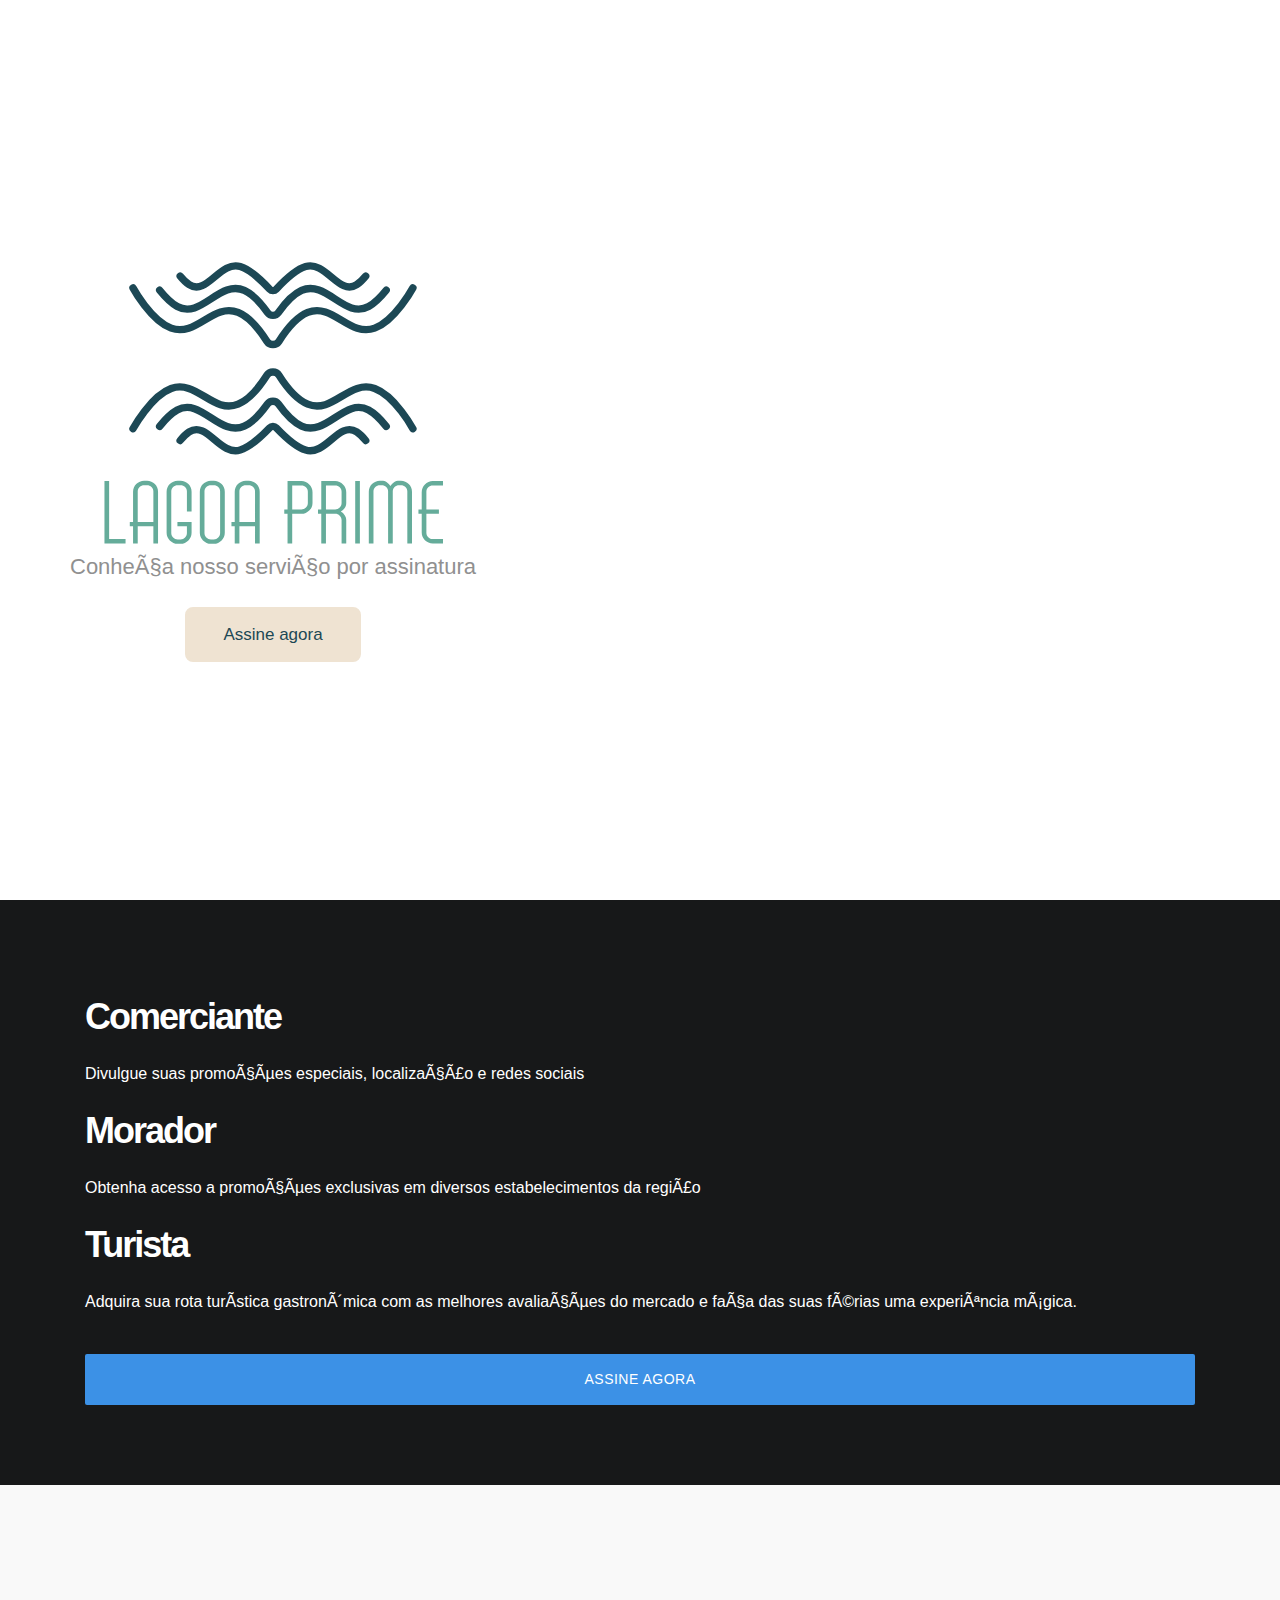
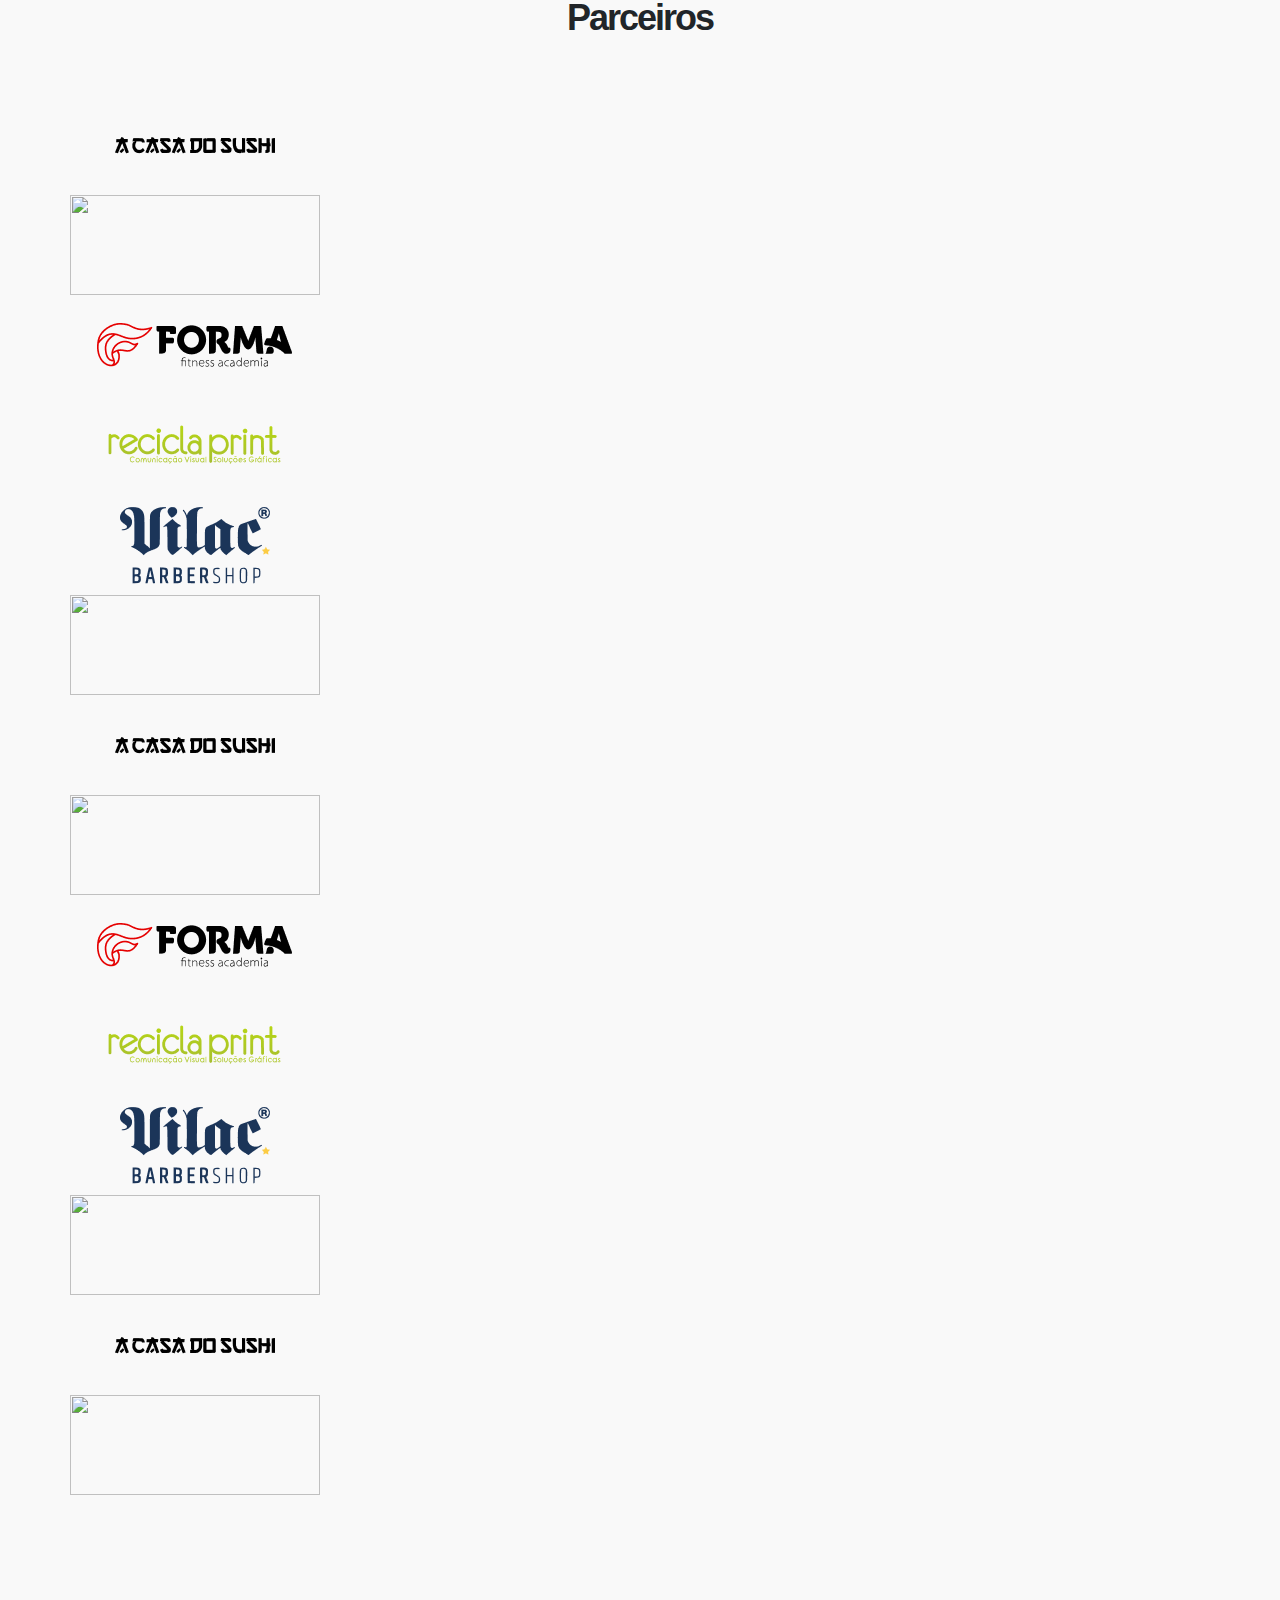
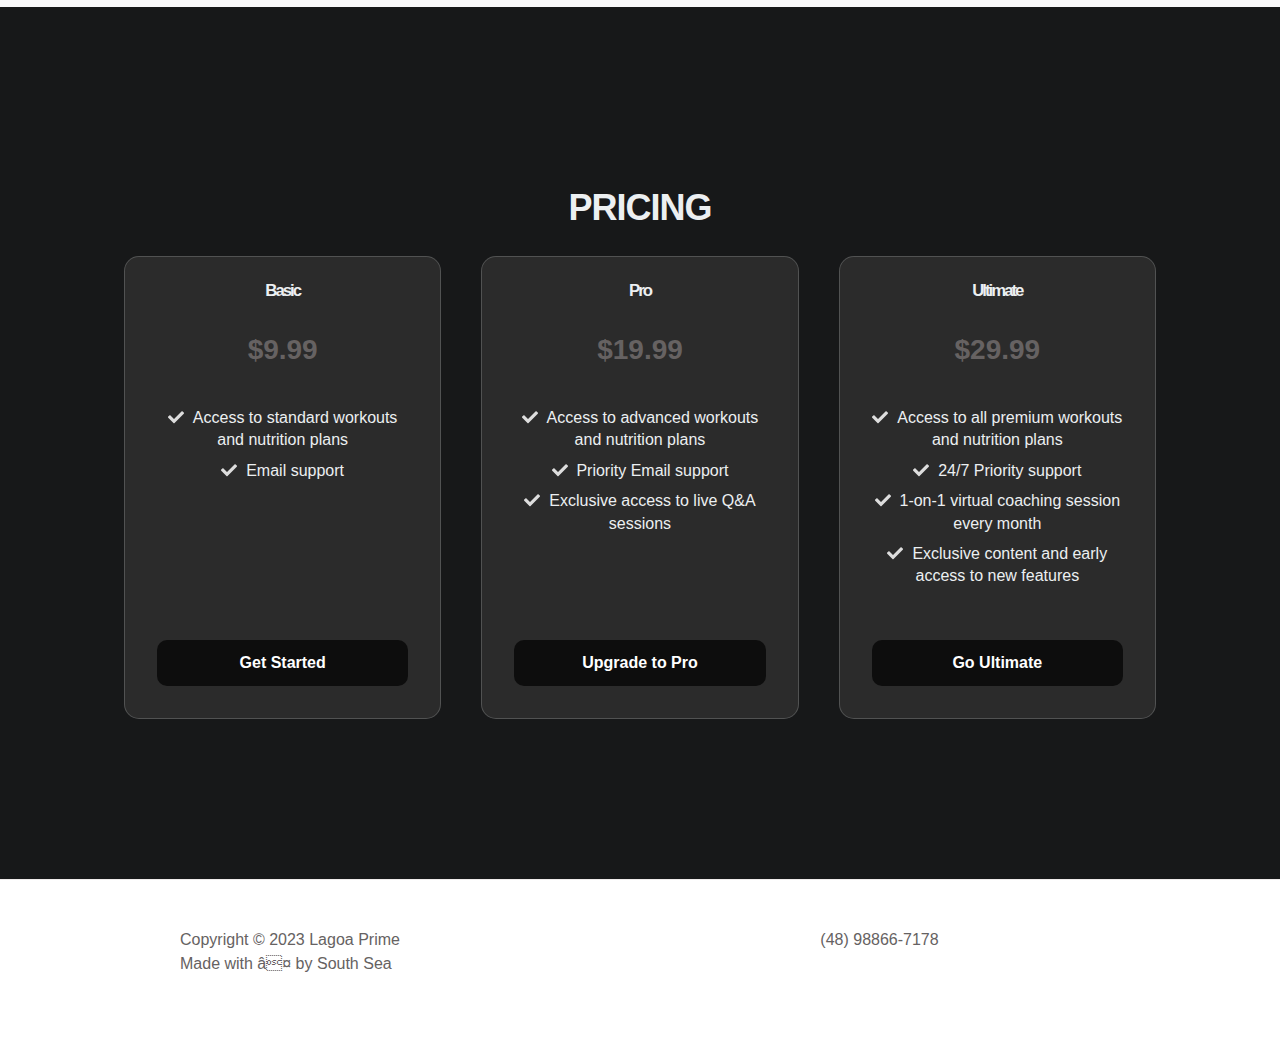
==== index.html @ eac223e9 "att" ====
<!DOCTYPE html>
<html lang="en">
<head>
    <link rel="icon" type="image/x-icon" href="/images/logokihap.png">
    <!-- Google Tag Manager -->
<script>(function(w,d,s,l,i){w[l]=w[l]||[];w[l].push({'gtm.start':
    new Date().getTime(),event:'gtm.js'});var f=d.getElementsByTagName(s)[0],
    j=d.createElement(s),dl=l!='dataLayer'?'&l='+l:'';j.async=true;j.src=
    'https://www.googletagmanager.com/gtm.js?id='+i+dl;f.parentNode.insertBefore(j,f);
    })(window,document,'script','dataLayer','GTM-N2CTZ99');</script>
    <!-- End Google Tag Manager -->
    
    <!-- Além disso, cole esse código imediatamente após a tag de abertura -->
    
    <!-- Google Tag Manager (noscript) -->
    <noscript><iframe src="https://www.googletagmanager.com/ns.html?id=GTM-N2CTZ99"
    height="0" width="0" style="display:none;visibility:hidden"></iframe></noscript>
    <!-- End Google Tag Manager (noscript) -->
    <!-- Google tag (gtag.js) -->
<script async src="https://www.googletagmanager.com/gtag/js?id=G-SDM3F9HMDG"></script>
<script>
  window.dataLayer = window.dataLayer || [];
  function gtag(){dataLayer.push(arguments);}
  gtag('js', new Date());

  gtag('config', 'G-SDM3F9HMDG');
</script>
    
<link rel="icon" type="image/x-icon" href="/arquivos/logo-light.svg">
     <title>Lagoa Prime</title>

     <meta charset="UTF-8">
     <meta http-equiv="X-UA-Compatible" content="IE=Edge">
     <meta name="description" content="">
     <meta name="keywords" content="">
     <meta name="author" content="">
     <meta name="viewport" content="width=device-width, initial-scale=1, maximum-scale=1">

     <link rel="stylesheet" href="css/bootstrap.min.css">
     <link rel="stylesheet" href="css/font-awesome.min.css">
     <link rel="stylesheet" href="css/aos.css">

     <!-- MAIN CSS -->
     <link rel="stylesheet" href="css/tooplate-gymso-style.css">
<!--
Tooplate 2119 Gymso Fitness
https://www.tooplate.com/view/2119-gymso-fitness
-->
</head>
<body data-spy="scroll" data-target="#navbarNav" data-offset="50">
    <link rel="icon" type="image/x-icon" href="/arquivos/logo-light.svg">
    <!-- MENU BAR -->
    <!-- <nav class="navbar navbar-expand-lg fixed-top">
        <div class="container">

            <img src="/images/logotop.png" alt="logo" width="70" height="45">
            <a class="navbar-brand" href="index.html" > &nbsp; TOP Martial Arts</a>

            <button class="navbar-toggler" type="button" data-toggle="collapse" data-target="#navbarNav" aria-controls="navbarNav" aria-expanded="false"
                aria-label="Toggle navigation">
                <span class="navbar-toggler-icon"></span>
            </button>

            <div class="collapse navbar-collapse" id="navbarNav">
                <ul class="navbar-nav ml-lg-auto">
                    <li class="nav-item">
                        <a href="#home" class="nav-link smoothScroll">Home</a>
                    </li>

                    <li class="nav-item">
                        <a href="/calendario.html" class="nav-link smoothScroll">Calendário</a>
                    </li>

                    <li class="nav-item">
                        <a href="#class" class="nav-link smoothScroll">Classes</a>
                    </li>

                    <li class="nav-item">
                        <a href="#schedule" class="nav-link smoothScroll">Horários</a>
                    </li>
                    <li class="nav-item">
                        <a href="/filosofia.html" class="nav-link smoothScroll">Filosofia</a>
                    </li>

                    <li class="nav-item">
                        <a href="https://wa.me/554896532619" class="nav-link smoothScroll">Contato</a>
                    </li>
                   
                </ul>

                <ul class="social-icon ml-lg-3">
                    <li><a href="https://fb.com/tooplate" class="fa fa-facebook"></a></li>
                    <li><a href="#" class="fa fa-twitter"></a></li>
                    <li><a href="https://www.instagram.com/topmartialarts/" class="fa fa-instagram"></a></li>
                </ul>
            </div>

        </div>
    </nav> -->


     <!-- HERO -->
     <section class="hero d-flex flex-column justify-content-center align-items-center" id="home">

            <!-- <div class="bg-overlay"></div> -->

               <div class="container">
                    <div class="row">

                         <!-- <div class="col-lg-8 col-md-10 mx-auto col-12"> -->
                              <div class="hero-text mt-5 text-center">

                                    <!-- <h6 data-aos="fade-up" data-aos-delay="300">교우에</h6> -->
                                  
                                   
                                    <!-- <img src="/arquivos/logo-light.svg" style="width: 150px;" alt=""> -->
                                    <img data-aos="fade-up" data-aos-delay="500" style="width: 350px;" src="/arquivos/Group 5.svg" alt="">

                                    <!-- <h1 class="text-black" data-aos="fade-up" data-aos-delay="500">Lagoa Prime</h1> -->

                                    <h6 class="text-black" data-aos="fade-up" data-aos-delay="500">Conheça nosso serviço por assinatura 
                                        </h6>
<br>
                                        <!-- <h9 class="text-white" data-aos="fade-up" data-aos-delay="500">crianças, adolescentes e adultos</h9> -->
                                        <button style="color: white;"><a style="color: #1C4855;" href="/cadastro.html">Assine agora</a>
                                            <div class="star-1">
                                              <svg xmlns:xlink="http://www.w3.org/1999/xlink" viewBox="0 0 784.11 815.53" style="shape-rendering:geometricPrecision; text-rendering:geometricPrecision; image-rendering:optimizeQuality; fill-rule:evenodd; clip-rule:evenodd" version="1.1" xml:space="preserve" xmlns="http://www.w3.org/2000/svg"><defs></defs><g id="Layer_x0020_1"><metadata id="CorelCorpID_0Corel-Layer"></metadata><path d="M392.05 0c-20.9,210.08 -184.06,378.41 -392.05,407.78 207.96,29.37 371.12,197.68 392.05,407.74 20.93,-210.06 184.09,-378.37 392.05,-407.74 -207.98,-29.38 -371.16,-197.69 -392.06,-407.78z" class="fil0"></path></g></svg>
                                            </div>
                                            <div class="star-2">
                                              <svg xmlns:xlink="http://www.w3.org/1999/xlink" viewBox="0 0 784.11 815.53" style="shape-rendering:geometricPrecision; text-rendering:geometricPrecision; image-rendering:optimizeQuality; fill-rule:evenodd; clip-rule:evenodd" version="1.1" xml:space="preserve" xmlns="http://www.w3.org/2000/svg"><defs></defs><g id="Layer_x0020_1"><metadata id="CorelCorpID_0Corel-Layer"></metadata><path d="M392.05 0c-20.9,210.08 -184.06,378.41 -392.05,407.78 207.96,29.37 371.12,197.68 392.05,407.74 20.93,-210.06 184.09,-378.37 392.05,-407.74 -207.98,-29.38 -371.16,-197.69 -392.06,-407.78z" class="fil0"></path></g></svg>
                                            </div>
                                            <div class="star-3">
                                              <svg xmlns:xlink="http://www.w3.org/1999/xlink" viewBox="0 0 784.11 815.53" style="shape-rendering:geometricPrecision; text-rendering:geometricPrecision; image-rendering:optimizeQuality; fill-rule:evenodd; clip-rule:evenodd" version="1.1" xml:space="preserve" xmlns="http://www.w3.org/2000/svg"><defs></defs><g id="Layer_x0020_1"><metadata id="CorelCorpID_0Corel-Layer"></metadata><path d="M392.05 0c-20.9,210.08 -184.06,378.41 -392.05,407.78 207.96,29.37 371.12,197.68 392.05,407.74 20.93,-210.06 184.09,-378.37 392.05,-407.74 -207.98,-29.38 -371.16,-197.69 -392.06,-407.78z" class="fil0"></path></g></svg>
                                            </div>
                                            <div class="star-4">
                                              <svg xmlns:xlink="http://www.w3.org/1999/xlink" viewBox="0 0 784.11 815.53" style="shape-rendering:geometricPrecision; text-rendering:geometricPrecision; image-rendering:optimizeQuality; fill-rule:evenodd; clip-rule:evenodd" version="1.1" xml:space="preserve" xmlns="http://www.w3.org/2000/svg"><defs></defs><g id="Layer_x0020_1"><metadata id="CorelCorpID_0Corel-Layer"></metadata><path d="M392.05 0c-20.9,210.08 -184.06,378.41 -392.05,407.78 207.96,29.37 371.12,197.68 392.05,407.74 20.93,-210.06 184.09,-378.37 392.05,-407.74 -207.98,-29.38 -371.16,-197.69 -392.06,-407.78z" class="fil0"></path></g></svg>
                                            </div>
                                            <div class="star-5">
                                              <svg xmlns:xlink="http://www.w3.org/1999/xlink" viewBox="0 0 784.11 815.53" style="shape-rendering:geometricPrecision; text-rendering:geometricPrecision; image-rendering:optimizeQuality; fill-rule:evenodd; clip-rule:evenodd" version="1.1" xml:space="preserve" xmlns="http://www.w3.org/2000/svg"><defs></defs><g id="Layer_x0020_1"><metadata id="CorelCorpID_0Corel-Layer"></metadata><path d="M392.05 0c-20.9,210.08 -184.06,378.41 -392.05,407.78 207.96,29.37 371.12,197.68 392.05,407.74 20.93,-210.06 184.09,-378.37 392.05,-407.74 -207.98,-29.38 -371.16,-197.69 -392.06,-407.78z" class="fil0"></path></g></svg>
                                            </div>
                                            <div class="star-6">
                                              <svg xmlns:xlink="http://www.w3.org/1999/xlink" viewBox="0 0 784.11 815.53" style="shape-rendering:geometricPrecision; text-rendering:geometricPrecision; image-rendering:optimizeQuality; fill-rule:evenodd; clip-rule:evenodd" version="1.1" xml:space="preserve" xmlns="http://www.w3.org/2000/svg"><defs></defs><g id="Layer_x0020_1"><metadata id="CorelCorpID_0Corel-Layer"></metadata><path d="M392.05 0c-20.9,210.08 -184.06,378.41 -392.05,407.78 207.96,29.37 371.12,197.68 392.05,407.74 20.93,-210.06 184.09,-378.37 392.05,-407.74 -207.98,-29.38 -371.16,-197.69 -392.06,-407.78z" class="fil0"></path></g></svg>
                                            </div>
                                          </button>
                                        
                                        <!-- <a href="https://wa.me/554888667178" class="btn custom-btn bg-color mt-3" data-aos="fade-up" data-aos-delay="300" data-toggle="modal" >ASSINE AGORA</a> -->
                                        <!-- <a href="/intensivo.html" class="btn custom-btn bordered mt-3" data-aos="fade-up" data-aos-delay="700">Intensivo de verão</a> -->
                                        <br>
                                        <br>
                                     
                                        <!-- <p class="text-white" data-aos="fade-up" data-aos-delay="200">Faça o plano de experiência e ganhe a taxa de matrícula e uniforme grátis</p> -->
                              </div>
                         </div>

                    </div>
               </div>
     </section>


     <section class="feature" id="feature">
        <div class="container">
            <div class="row">

                <div class="d-flex flex-column justify-content-center     col-12">
                    <h2 class="mb-3 text-white" data-aos="fade-up"></h2>

                    <h2 class="mb-4 text-white" data-aos="fade-up" data-aos-delay="500">Comerciante</h2>

                    <strong class="mb-4 text-white" data-aos="fade-up" data-aos-delay="200">
                        
                        <a>Divulgue suas promoções especiais, localização e redes sociais</a>
                        
                    </strong>
                    <h2 class="mb-4 text-white" data-aos="fade-up" data-aos-delay="500">Morador</h2>

                    <strong class="mb-4 text-white" data-aos="fade-up" data-aos-delay="200">
                        
                        <a>Obtenha acesso a promoções exclusivas em diversos estabelecimentos da região</a>
                        
                    </strong>
                    <h2 class="mb-4 text-white" data-aos="fade-up" data-aos-delay="500">Turista</h2>

                    <strong class="mb-4 text-white" data-aos="fade-up" data-aos-delay="200">
                        
                        <a>Adquira sua rota turística gastronômica com as melhores avaliações do mercado e faça das suas férias uma experiência mágica.</a>
                        
                    </strong>

                    <a href="https://wa.me/554888667178" class="btn custom-btn bg-color mt-3" data-aos="fade-up" data-aos-delay="300" data-toggle="modal" >ASSINE AGORA</a>
                </div>

                <!-- <div class="mr-lg-auto mt-3 col-lg-4 col-md-6 col-12">
                     <div class="about-working-hours">
                          <div>

                                <img style="height: auto; max-width: 300px ;" src="/arquivos/features-illustration-dark.svg" alt="">
                               </div>
                          </div>
                     </div>
                </div>

            </div> -->
        </div>
    </section>


     <!-- ABOUT -->
     <section class="about section" id="about">
        <div class="col-lg-12 col-12 text-center">
                    
            <h2 class="text-black" data-aos="fade-up" data-aos-delay="200">Parceiros</h2>
           
         </div>
         <br>
         <br>
               <div class="container">
                    <div class="row">
<link rel="stylesheet" href="/css/slider.css">

                        <div class="slider">
                            <div class="slide-track">
                                <div class="slide">
                                    <img src="/arquivos/parceiros/a casa do sushi.png" height="100" width="250" alt="" />
                                </div>
                                <div class="slide">
                                    <img src="/arquivos/parceiros/feitiço.png" height="100" width="250" alt="" />
                                </div>
                                <div class="slide">
                                    <img src="/arquivos/parceiros/forma.png" height="100" width="250" alt="" />
                                </div>
                                <div class="slide">
                                    <img src="/arquivos/parceiros/recicla print.png" height="100" width="250" alt="" />
                                </div>
                                <div class="slide">
                                    <img src="/arquivos/parceiros/vilac.png" height="100" width="250" alt="" />
                                </div>
                                <div class="slide">
                                    <img src="/arquivos/parceiros/X conceição.png" height="100" width="250" alt="" />
                                </div>
                                <div class="slide">
                                    <img src="/arquivos/parceiros/a casa do sushi.png" height="100" width="250" alt="" />
                                </div>
                                <div class="slide">
                                    <img src="/arquivos/parceiros/feitiço.png" height="100" width="250" alt="" />
                                </div>
                                <div class="slide">
                                    <img src="/arquivos/parceiros/forma.png" height="100" width="250" alt="" />
                                </div>
                                <div class="slide">
                                    <img src="/arquivos/parceiros/recicla print.png" height="100" width="250" alt="" />
                                </div>
                                <div class="slide">
                                    <img src="/arquivos/parceiros/vilac.png" height="100" width="250" alt="" />
                                </div>
                                <div class="slide">
                                    <img src="/arquivos/parceiros/X conceição.png" height="100" width="250" alt="" />
                                </div>
                                <div class="slide">
                                    <img src="/arquivos/parceiros/a casa do sushi.png" height="100" width="250" alt="" />
                                </div>
                                <div class="slide">
                                    <img src="/arquivos/parceiros/feitiço.png" height="100" width="250" alt="" />
                                </div>
                            </div>
                        </div>

                    </div>
               </div>
     </section>


     <!-- CLASS -->
     


     <!-- SCHEDULE -->
     <section class="schedule section" id="schedule">
               <div class="container">

                <div class="col-lg-12 col-12 text-center">
                    
                    <!-- <h2 class="text-white" data-aos="fade-up" data-aos-delay="200">Faça parte e adquira</h2>

                    <h6 class="mb-6 text-white" data-aos="fade-up" data-aos-delay="200">
                        
                        <a>Preencha seus dados para ingressar no maior clube de vantagens da Lagoa da Conceição e delicie-se desse pequeno espaço na Ilha da Magia</a>
                        
                    </h9>
                    <br>
                    <a href="https://wa.me/554888667178" class="btn custom-btn bg-color mt-3" data-aos="fade-up" data-aos-delay="300" data-toggle="modal" >ASSINE AGORA</a>
                    -->


<main class="main flow">
                    
                        
                        <h1 class="main__heading">Pricing</h1>
                        <div class="main__cards cards">
                          <div class="cards__inner">
                            <div class="cards__card card">
                              <h2 class="card__heading">Basic</h2>
                              <p class="card__price">$9.99</p>
                              <ul role="list" class="card__bullets flow">
                                <li>Access to standard workouts and nutrition plans</li>
                                <li>Email support</li>
                              </ul>
                              <a href="#basic" class="card__cta cta">Get Started</a>
                            </div>
                      
                            <div class="cards__card card">
                              <h2 class="card__heading">Pro</h2>
                              <p class="card__price">$19.99</p>
                              <ul role="list" class="card__bullets flow">
                                <li>Access to advanced workouts and nutrition plans</li>
                                <li>Priority Email support</li>
                                <li>Exclusive access to live Q&A sessions</li>
                              </ul>
                              <a href="#pro" class="card__cta cta">Upgrade to Pro</a>
                            </div>
                      
                            <div class="cards__card card">
                              <h2 class="card__heading">Ultimate</h2>
                              <p class="card__price">$29.99</p>
                              <ul role="list" class="card__bullets flow">
                                <li>Access to all premium workouts and nutrition plans</li>
                                <li>24/7 Priority support</li>
                                <li>1-on-1 virtual coaching session every month</li>
                                <li>Exclusive content and early access to new features</li>
                              </ul>
                              <a href="#ultimate" class="card__cta cta">Go Ultimate</a>
                            </div>
                          </div>
                          
                          <div class="overlay cards__inner"></div>
                        </div>
                        <script src="js/modal.js"></script>
                      </main>
                 </div>
                

               
     </section>
     


     <!-- CONTACT -->
     

     


     <!-- FOOTER -->
     <footer class="site-footer">
          <div class="container">
               <div class="row">

                    <div class="ml-auto col-lg-4 col-md-5">
                        <p class="copyright-text">Copyright &copy; 2023 Lagoa Prime
                        
                        <br>Made with ❤ by <a href="https://southsea.com.br">South Sea</a></p>
                        <!-- <a href="https://www.metrifiquese.com/login" class="btn custom-btn bg-color mt-3">Área do aluno</a> -->
                    </div>

                    <div class="d-flex justify-content-center mx-auto col-lg-5 col-md-7 col-12">
                        <!-- <p class="mr-4">
                            <i class="fa fa-envelope-o mr-1"></i>
                            <a href="#">.martial@gmail.com</a>
                        </p> -->

                        <p><i class="fa fa-phone mr-1"></i>(48) 98866-7178</p>
                        <!-- <a href="https://wa.me/554896532619" class="btn custom-btn bg-color mt-3">Área do aluno</a> -->
                    </div>
                    <!-- <a href="https://wa.me/554896532619" class="btn custom-btn bg-color mt-3">Área do aluno</a> -->
               </div>
               
          </div>
          
     </footer>

    <!-- Modal -->
    <div class="modal fade" id="membershipForm" tabindex="-1" role="dialog" aria-labelledby="membershipFormLabel" aria-hidden="true">
      <div class="modal-dialog" role="document">

        <div class="modal-content">
          <div class="modal-header">

            <h2 class="modal-title" id="membershipFormLabel">Inicie hoje seu treino</h2>

            <button type="button" class="close" data-dismiss="modal" aria-label="Close">
              <span aria-hidden="true">&times;</span>
            </button>
          </div>

          <div class="modal-body">
            <form class="membership-form webform" role="form">
                <input type="text" class="form-control" name="cf-name" placeholder="Nome completo">

                <input type="email" class="form-control" name="cf-email" placeholder="seuemail@email.com">

                <input type="tel" class="form-control" name="cf-phone" placeholder="(48) 99999-9999" required>

                <textarea class="form-control" rows="3" name="cf-message" placeholder="Observações"></textarea>

                <button type="submit" class="form-control" id="submit-button" name="submit">Enviar</button>

                <div class="custom-control custom-checkbox">
                    <input type="checkbox" class="custom-control-input" id="signup-agree">
                    <label class="custom-control-label text-small text-muted" for="signup-agree">Eu concordo com os <a href="#">Termos &amp; Condições</a>
                    </label>
                </div>
            </form>
          </div>

          <div class="modal-footer"></div>

        </div>
      </div>
    </div>
    <a target="_blank" href="https://wa.me/554888667178" class="whatsapp-button"><svg xmlns="http://www.w3.org/2000/svg" height="1em" viewBox="0 0 448 512"><!--! Font Awesome Free 6.4.2 by @fontawesome - https://fontawesome.com License - https://fontawesome.com/license (Commercial License) Copyright 2023 Fonticons, Inc. --><style>svg{fill:#ffffff}</style><path d="M380.9 97.1C339 55.1 283.2 32 223.9 32c-122.4 0-222 99.6-222 222 0 39.1 10.2 77.3 29.6 111L0 480l117.7-30.9c32.4 17.7 68.9 27 106.1 27h.1c122.3 0 224.1-99.6 224.1-222 0-59.3-25.2-115-67.1-157zm-157 341.6c-33.2 0-65.7-8.9-94-25.7l-6.7-4-69.8 18.3L72 359.2l-4.4-7c-18.5-29.4-28.2-63.3-28.2-98.2 0-101.7 82.8-184.5 184.6-184.5 49.3 0 95.6 19.2 130.4 54.1 34.8 34.9 56.2 81.2 56.1 130.5 0 101.8-84.9 184.6-186.6 184.6zm101.2-138.2c-5.5-2.8-32.8-16.2-37.9-18-5.1-1.9-8.8-2.8-12.5 2.8-3.7 5.6-14.3 18-17.6 21.8-3.2 3.7-6.5 4.2-12 1.4-32.6-16.3-54-29.1-75.5-66-5.7-9.8 5.7-9.1 16.3-30.3 1.8-3.7.9-6.9-.5-9.7-1.4-2.8-12.5-30.1-17.1-41.2-4.5-10.8-9.1-9.3-12.5-9.5-3.2-.2-6.9-.2-10.6-.2-3.7 0-9.7 1.4-14.8 6.9-5.1 5.6-19.4 19-19.4 46.3 0 27.3 19.9 53.7 22.6 57.4 2.8 3.7 39.1 59.7 94.8 83.8 35.2 15.2 49 16.5 66.6 13.9 10.7-1.6 32.8-13.4 37.4-26.4 4.6-13 4.6-24.1 3.2-26.4-1.3-2.5-5-3.9-10.5-6.6z"/></svg></svg></a>

     <!-- SCRIPTS -->
     <script src="js/jquery.min.js"></script>
     <script src="js/bootstrap.min.js"></script>
     <script src="js/aos.js"></script>
     <script src="js/smoothscroll.js"></script>
     <script src="js/custom.js"></script>
     <script src="js/modal.js"></script>
     <link rel="stylesheet" href="/css/whatsapp.css">

</body>
</html>
---- css/tooplate-gymso-style.css ----
/*

Tooplate 2119 Gymso Fitness

https://www.tooplate.com/view/2119-gymso-fitness

*/

@font-face {
  font-family: "Plain";
  src: url("../fonts/Plain-Regular.woff2") format("woff2"),
    url("../fonts/Plain-Regular.woff") format("woff");
  font-weight: normal;
  font-style: normal;
}

@font-face {
  font-family: "Plain";
  src: url("../fonts/Plain-Light.woff2") format("woff2"),
    url("../fonts/Plain-Light.woff") format("woff");
  font-weight: 300;
  font-style: normal;
}

@font-face {
  font-family: "Plain";
  src: url("../fonts/Plain-Bold.woff2") format("woff2"),
    url("../fonts/Plain-Bold.woff") format("woff");
  font-weight: bold;
  font-style: normal;
}

:root {
  --primary-color: #3c91e6;
  /* --primary-color: #f13a11; */
  --white-color: #ffffff;
  /* --white-color: #65ac9a; */
  --dark-color: #171819;
  --about-bg-color: #f9f9f9;

  --gray-color: #909090;
  --link-color: #404040;
  --p-color: #666262;

  --base-font-family: "Plain", sans-serif;
  --font-weight-bold: bold;
  --font-weight-normal: normal;
  --font-weight-light: 300;
  --font-weight-thin: 100;

  --h1-font-size: 48px;
  --h2-font-size: 36px;
  --h3-font-size: 28px;
  --h4-font-size: 24px;
  --h5-font-size: 22px;
  --h6-font-size: 22px;
  --p-font-size: 18px;
  --base-font-size: 16px;
  --menu-font-size: 14px;

  --border-radius-large: 100%;
  --border-radius-small: 2px;
}

body {
  background: var(--white-color);
  font-family: var(--base-font-family);
}

/*---------------------------------------
     TYPOGRAPHY              
  -----------------------------------------*/

h1,
h2,
h3,
h4,
h5,
h6 {
  font-weight: var(--font-weight-thin);
  line-height: normal;
}

h1 {
  font-size: var(--h1-font-size);
  font-weight: var(--font-weight-bold);
  letter-spacing: -1px;
  text-transform: uppercase;
  margin: 20px 0;
}

h2 {
  font-size: var(--h2-font-size);
  font-weight: var(--font-weight-bold);
  letter-spacing: -2px;
}

h3 {
  font-size: var(--h3-font-size);
  font-weight: var(--font-weight-bold);
  letter-spacing: -1px;
  margin: 0;
}

h4 {
  font-size: var(--h4-font-size);
}

h5 {
  font-size: var(--h5-font-size);
}

h6 {
  color: var(--gray-color);
  font-size: var(--h6-font-size);
  line-height: inherit;
  margin: 0;
}

h9 {
  color: var(--gray-color);
  font-size: var(--h9-font-size);
  line-height: inherit;
  margin: 0;
}

p {
  color: var(--p-color);
  font-size: var(--p-font-size);
  font-weight: var(--font-weight-light);
  line-height: 1.5em;
}

b,
strong {
  font-weight: var(--font-weight-bold);
  letter-spacing: 0;
}

.section {
  padding: 7rem 0;
}

/* BUTTON */

.custom-btn {
  background: transparent;
  border-radius: var(--border-radius-small);
  padding: 14px 24px;
  color: var(--white-color);
  font-size: var(--menu-font-size);
  font-weight: var(--font-weight-normal);
  text-transform: uppercase;
  letter-spacing: 0.5px;
  white-space: nowrap;
  transition: all 0.3s ease;
}

.custom-btn:hover {
  color: #65ac9a;
}

.custom-btn:focus {
  box-shadow: none;
}

.custom-btn.bordered:hover,
.custom-btn.bordered:focus,
.custom-btn.bg-color:hover,
.custom-btn.bg-color:focus {
  background: #65ac9a;
  border-color: transparent;
  color: white;
}

.bordered {
  border: 1px solid var(--primary-color);
  color: var(--primary-color);
}

.bg-color {
  background: var(--primary-color);
  color: var(--white-color);
}

/*---------------------------------------
     GENERAL               
  -----------------------------------------*/

* {
  -webkit-box-sizing: border-box;
  -moz-box-sizing: border-box;
  box-sizing: border-box;
}

*::before,
*::after {
  -webkit-box-sizing: border-box;
  -moz-box-sizing: border-box;
  box-sizing: border-box;
}

a {
  color: var(--link-color);
  font-weight: normal;
  text-decoration: none;
  transition: all 0.3s ease;
}

a:hover,
a:active,
a:focus {
  color: var(--primary-color);
  outline: none;
  text-decoration: none;
}

/* BG OVERLAY */

.bg-overlay {
  background-color: white;
  position: absolute;
  top: 0;
  right: 0;
  bottom: 0;
  left: 0;
  width: 100%;
  height: 100%;
  opacity: 0.85;
}

/*---------------------------------------
     MODAL              
  -----------------------------------------*/

.modal-content {
  padding: 2rem 3rem;
}

.modal-header,
.modal-body,
.modal-footer {
  border: 0;
  padding: 0;
}

.membership-form a {
  color: var(--primary-color);
}

/*---------------------------------------
    FEATURE          
  -----------------------------------------*/

.feature {
  background: var(--dark-color);
  /* background: #80735e; */
  padding: 5rem 0;
}

/*---------------------------------------
     MENU             
  -----------------------------------------*/

.navbar {
  background: var(--dark-color);
  padding: 1rem;
}

.navbar-expand-lg .navbar-nav .nav-link {
  padding-right: 1.5rem;
  padding-left: 1.5rem;
}

.navbar-brand {
  color: var(--white-color);
  font-size: var(--h3-font-size);
  font-weight: var(--font-weight-bold);
  line-height: normal;
  padding-top: 0;
}

.nav-item .nav-link {
  display: block;
  color: var(--white-color);
  font-size: var(--menu-font-size);
  font-weight: var(--font-weight-normal);
  text-transform: uppercase;
  padding: 2px 6px;
}

.nav-item .nav-link.active,
.nav-item .nav-link:hover {
  color: var(--primary-color);
}

.navbar .social-icon li a {
  color: var(--white-color);
}

.navbar-toggler {
  border: 0;
  padding: 0;
  cursor: pointer;
  margin: 0 10px 0 0;
  width: 30px;
  height: 35px;
  outline: none;
}

.navbar-toggler:focus {
  outline: none;
}

.navbar-toggler[aria-expanded="true"] .navbar-toggler-icon {
  background: transparent;
}

.navbar-toggler[aria-expanded="true"] .navbar-toggler-icon::before,
.navbar-toggler[aria-expanded="true"] .navbar-toggler-icon::after {
  transition: top 300ms 50ms ease, -webkit-transform 300ms 350ms ease;
  transition: top 300ms 50ms ease, transform 300ms 350ms ease;
  transition: top 300ms 50ms ease, transform 300ms 350ms ease,
    -webkit-transform 300ms 350ms ease;
  top: 0;
}

.navbar-toggler[aria-expanded="true"] .navbar-toggler-icon::before {
  transform: rotate(45deg);
}

.navbar-toggler[aria-expanded="true"] .navbar-toggler-icon::after {
  transform: rotate(-45deg);
}

.navbar-toggler .navbar-toggler-icon {
  background: var(--primary-color);
  transition: background 10ms 300ms ease;
  display: block;
  width: 30px;
  height: 2px;
  position: relative;
}

.navbar-toggler .navbar-toggler-icon::before,
.navbar-toggler .navbar-toggler-icon::after {
  transition: top 300ms 350ms ease, -webkit-transform 300ms 50ms ease;
  transition: top 300ms 350ms ease, transform 300ms 50ms ease;
  transition: top 300ms 350ms ease, transform 300ms 50ms ease,
    -webkit-transform 300ms 50ms ease;
  position: absolute;
  right: 0;
  left: 0;
  background: var(--primary-color);
  width: 30px;
  height: 2px;
  content: "";
}

.navbar-toggler .navbar-toggler-icon::before {
  top: -8px;
}

.navbar-toggler .navbar-toggler-icon::after {
  top: 8px;
}

/*---------------------------------------
     HERO              
  -----------------------------------------*/

.hero {
  background-image: url("/arquivos/fundo.svg");
  background-size: 700px;
  background-position: right;
  background-repeat: no-repeat;
  vertical-align: middle;
  min-height: 100vh;
  position: relative;
}

/*---------------------------------------
     CLASS               
  -----------------------------------------*/

.class-info {
  background: var(--white-color);
  box-shadow: 6px 0 38px rgba(20, 20, 20, 0.1);
  border-radius: 0 0 2px 2px;
  padding: 1rem 2rem;
  position: relative;
}

.class-info img {
  border-radius: 2px 2px 0 0;
}

.class-info strong {
  color: var(--gray-color);
}

.class-price {
  background: var(--primary-color);
  border-radius: var(--border-radius-large);
  color: var(--white-color);
  font-weight: var(--font-weight-bold);
  display: block;
  position: absolute;
  top: 2rem;
  right: 2rem;
  width: 3.5rem;
  height: 3.5rem;
  line-height: 3.5rem;
  text-align: center;
}

/*---------------------------------------
     SCHEDULE             
  -----------------------------------------*/

.schedule {
  background: var(--dark-color);
}

.schedule-table {
  display: table;
  border: 0;
  text-align: center;
}

.schedule-table strong,
.schedule-table span {
  display: block;
  text-align: center;
}

.schedule-table strong {
  color: var(--white-color);
}

.schedule-table span {
  color: var(--gray-color);
}

.schedule-table span,
.schedule-table small {
  font-size: var(--menu-font-size);
  text-transform: uppercase;
}

.schedule-table small {
  position: relative;
  top: 10px;
}

.table .thead-light th,
.schedule-table tr td:first-child {
  background: var(--primary-color);
  border: 1px solid #212122;
  color: var(--white-color);
}

.schedule-table .thead-light th {
  border-bottom: 0;
  text-transform: uppercase;
}

.table-bordered td,
.table-bordered th {
  border: 1px solid #212122;
}

.table-bordered td {
  padding-bottom: 22px;
}

.table td,
.table th {
  padding: 1rem;
}

/*---------------------------------------
      ABOUT & TEAM            
  -----------------------------------------*/

.about {
  background: var(--about-bg-color);
}

.about-working-hours {
  border-left: 2px solid;
  padding-left: 3.5rem;
}

.about-working-hours strong {
  color: var(--white-color);
  opacity: 0.85;
}

.team-thumb {
  position: relative;
}

.team-info {
  background: var(--white-color);
  border-radius: 0 0 2px 2px;
  box-shadow: 6px 0 38px rgba(20, 20, 20, 0.1);
  padding: 20px;
  position: relative;
}

.team-info span {
  font-weight: var(--font-weight-light);
  opacity: 0.85;
}

.team-info .social-icon {
  position: absolute;
  top: 10px;
  right: 20px;
}

.team-info .social-icon li {
  display: block;
}

/*---------------------------------------
     CONTACT              
  -----------------------------------------*/

.webform input,
button#submit-button {
  height: calc(2.25rem + 20px);
}

.form-control {
  border-radius: var(--border-radius-small);
  margin: 1.3rem 0;
}

.form-control:focus {
  box-shadow: none;
  border-color: var(--dark-color);
}

button#submit-button {
  background: var(--dark-color);
  border-color: transparent;
  color: var(--white-color);
  cursor: pointer;
  transition: all 0.3s ease;
}

button#submit-button:hover {
  background: var(--primary-color);
}

.contact h2 + p {
  max-width: 90%;
}

.google-map {
  border-top: 1px solid #efebeb;
  margin-top: 2.5rem;
  padding-top: 2.5rem;
}

.google-map iframe {
  width: 100%;
}

/*---------------------------------------
     FOOTER              
  -----------------------------------------*/

.site-footer {
  border-top: 1px solid #efebeb;
  padding: 3rem 0;
}

.site-footer a {
  color: var(--p-color);
  font-weight: var(--font-weight-light);
}

.site-footer p {
  font-size: var(--base-font-size);
}

.contact .fa,
.site-footer .fa {
  color: var(--primary-color);
}

/*---------------------------------------
     SOCIAL ICON              
  -----------------------------------------*/

.social-icon {
  position: relative;
  padding: 0;
  margin: 5px 0 0 0;
}

.social-icon li {
  display: inline-block;
  list-style: none;
}

.social-icon li a {
  text-decoration: none;
  display: inline-block;
  color: var(--p-color);
  font-size: var(--p-font-size);
  font-weight: var(--font-weight-bold);
  margin: 5px 10px;
  text-align: center;
}

.social-icon li a:hover {
  color: var(--primary-color);
}

/*---------------------------------------
     RESPONSIVE STYLES              
  -----------------------------------------*/

@media screen and (max-width: 992px) {
  .section {
    padding: 5rem 0;
  }

  .nav-item .nav-link {
    padding: 6px;
  }

  .navbar .social-icon {
    margin-top: 22px;
  }

  .navbar-collapse,
  .site-footer {
    text-align: center;
  }

  .schedule-table {
    display: block;
  }

  .modal-content {
    padding: 2rem;
  }
}

@media screen and (max-width: 767px) {
  h1 {
    font-size: 38px;
  }

  .about-working-hours {
    border-left: 0;
    padding: 22px 0 0 0;
  }

  .contact h2 span {
    display: block;
  }
}

/* VIDEO BGB */

#loading {
  display: block;
  position: absolute;
  top: 0;
  left: 0;
  z-index: 100;
  width: 100vw;
  height: 100vh;
  background-color: rgba(192, 192, 192, 0.5);
}

#bgvideo {
  position: fixed;
  right: 0;
  bottom: 0;
  width: 100%;
  min-height: 100%;
}
/* IMAGE RESPONSIVE */

.responsive {
  width: 100%;
  height: auto;
  max-width: 1000px;
}

/* TEXTO DE FUNDO VERDE */

textohero {
  background-color: rgb(46, 195, 51);
  color: gold;
  padding: 10px;
  font-family: Arial, Helvetica, sans-serif
}

/* buttonsubscribe */


.buttonsubscribe {
  cursor: pointer;
  position: relative;
  padding: 10px 24px;
  font-size: 18px;
  color: rgb(255, 255, 255);
  border: 2px solid rgb(255, 255, 255);
  border-radius: 34px;
  background-color: transparent;
  font-weight: 600;
  transition: all 0.3s cubic-bezier(0.23, 1, 0.320, 1);
  overflow: hidden;
}

.buttonsubscribe::before {
  content: '';
  position: absolute;
  inset: 0;
  margin: auto;
  width: 50px;
  height: 50px;
  border-radius: inherit;
  scale: 0;
  z-index: -1;
  background-color: rgb(255, 255, 255);
  transition: all 0.6s cubic-bezier(0.23, 1, 0.320, 1);
}

.buttonsubscribe:hover::before {
  scale: 3;
}

.buttonsubscribe:hover {
  color: #212121;
  scale: 1.1;
  box-shadow: 0 0px 20px rgba(193, 163, 98,0.4);
}

.buttonsubscribe:active {
  scale: 1;
}

/* BUTTON INTENSIVO */

.custom-btnitensivo {
  background: transparent;
  border-radius: var(--border-radius-small);
  padding: 14px 24px;
  color: white;
  font-size: var(--menu-font-size);
  font-weight: var(--font-weight-normal);
  text-transform: uppercase;
  letter-spacing: 0.5px;
  white-space: nowrap;
  transition: all 0.3s ease;
}

.custom-btnintensivo:hover {
  color: white;
}

.custom-btnintensivofocus {
  box-shadow: none;
}

.custom-btnintensivo.bordered:hover,
.custom-btnintensivo.bordered:focus,
.custom-btnintensivo.bg-color:hover,
.custom-btnintensivo.bg-color:focus {
  background: white;
  border-color: transparent;
  color: white;
}

.borderedintensivo {
  border: 1px solid white;
  color: white;
}

.bg-colorintensivo {
  background: black;
  color: white;
} 

/* PDF */

.embed-responsive {
  position: relative;
  display: block;
  height: 0;
  padding: 0;
  overflow: hidden;
}



/* NEW BUTTON */

button {
  position: relative;
  padding: 12px 35px;
  background: #EFE3D2;
  font-size: 17px;
  font-weight: 500;
  color: #181818;
  border: 3px solid #EFE3D2;
  border-radius: 8px;
  box-shadow: 0 0 0 #fec1958c;
  transition: all .3s ease-in-out;
}

.star-1 {
  position: absolute;
  top: 20%;
  left: 20%;
  width: 25px;
  height: auto;
  filter: drop-shadow(0 0 0 #ebd73f);
  z-index: -5;
  transition: all 1s cubic-bezier(0.05, 0.83, 0.43, 0.96);
}

.star-2 {
  position: absolute;
  top: 45%;
  left: 45%;
  width: 15px;
  height: auto;
  filter: drop-shadow(0 0 0 #f7e242);
  z-index: -5;
  transition: all 1s cubic-bezier(0, 0.4, 0, 1.01);
}

.star-3 {
  position: absolute;
  top: 40%;
  left: 40%;
  width: 5px;
  height: auto;
  filter: drop-shadow(0 0 0 #d8c84a);
  z-index: -5;
  transition: all 1s cubic-bezier(0, 0.4, 0, 1.01);
}

.star-4 {
  position: absolute;
  top: 20%;
  left: 40%;
  width: 8px;
  height: auto;
  filter: drop-shadow(0 0 0 #e3d35d);
  z-index: -5;
  transition: all .8s cubic-bezier(0, 0.4, 0, 1.01);
}

.star-5 {
  position: absolute;
  top: 25%;
  left: 45%;
  width: 15px;
  height: auto;
  filter: drop-shadow(0 0 0 #000000);
  z-index: -5;
  transition: all .6s cubic-bezier(0, 0.4, 0, 1.01);
}

.star-6 {
  position: absolute;
  top: 5%;
  left: 50%;
  width: 5px;
  height: auto;
  filter: drop-shadow(0 0 0 #fffdef);
  z-index: -5;
  transition: all .8s ease;
}

button:hover {
  background: transparent;
  color: #FEC195;
  box-shadow: 0 0 25px #fec1958c;
}

button:hover .star-1 {
  position: absolute;
  top: -80%;
  left: -30%;
  width: 25px;
  height: auto;
  filter: drop-shadow(0 0 10px #000000);
  z-index: 2;
}

button:hover .star-2 {
  position: absolute;
  top: -25%;
  left: 10%;
  width: 15px;
  height: auto;
  filter: drop-shadow(0 0 10px #fffdef);
  z-index: 2;
}

button:hover .star-3 {
  position: absolute;
  top: 55%;
  left: 25%;
  width: 5px;
  height: auto;
  filter: drop-shadow(0 0 10px #fffdef);
  z-index: 2;
}

button:hover .star-4 {
  position: absolute;
  top: 30%;
  left: 80%;
  width: 8px;
  height: auto;
  filter: drop-shadow(0 0 10px #fffdef);
  z-index: 2;
}

button:hover .star-5 {
  position: absolute;
  top: 25%;
  left: 115%;
  width: 15px;
  height: auto;
  filter: drop-shadow(0 0 10px #fffdef);
  z-index: 2;
}

button:hover .star-6 {
  position: absolute;
  top: 5%;
  left: 60%;
  width: 5px;
  height: auto;
  filter: drop-shadow(0 0 10px #fffdef);
  z-index: 2;
}

.fil0 {
  fill: #FFFDEF
}

/* PLANS */

@import url("https://fonts.googleapis.com/css2?family=League+Spartan:wght@400;500;600;700;800;900&display=swap");

*,
*::after,
*::before {
  box-sizing: border-box;
  margin: 0;
  padding: 0;
}



ul {
  list-style: none;
}

.main {
  max-width: 75rem;
  padding: 3em 1.5em;
}

.main__heading {
  font-weight: 600;
  font-size: 2.25em;
  margin-bottom: 0.75em;
  text-align: center;
  color: #eceff1;
}

.cards {
  position: relative;
}

.cards__inner {
  display: flex;
  flex-wrap: wrap;
  gap: 2.5em;
}

.card {
  --flow-space: 0.5em;
  --hsl: var(--hue), var(--saturation), var(--lightness);
  flex: 1 1 14rem;
  padding: 1.5em 2em;
  display: grid;
  grid-template-rows: auto auto auto 1fr;
  align-items: start;
  gap: 1.25em;
  color: #eceff1;
  background-color: #2b2b2b;
  border: 1px solid #eceff133;
  border-radius: 15px;
}

.card:nth-child(1) {
  --hue: 165;
  --saturation: 82.26%;
  --lightness: 51.37%;
}

.card:nth-child(2) {
  --hue: 291.34;
  --saturation: 95.9%;
  --lightness: 61.76%;
}

.card:nth-child(3) {
  --hue: 338.69;
  --saturation: 100%;
  --lightness: 48.04%;
}

.card__bullets {
  line-height: 1.4;
}

.card__bullets li::before {
  display: inline-block;
  content: url("data:image/svg+xml,%3Csvg xmlns='http://www.w3.org/2000/svg' viewBox='0 0 512 512' width='16' title='check' fill='%23dddddd'%3E%3Cpath d='M173.898 439.404l-166.4-166.4c-9.997-9.997-9.997-26.206 0-36.204l36.203-36.204c9.997-9.998 26.207-9.998 36.204 0L192 312.69 432.095 72.596c9.997-9.997 26.207-9.997 36.204 0l36.203 36.204c9.997 9.997 9.997 26.206 0 36.204l-294.4 294.401c-9.998 9.997-26.207 9.997-36.204-.001z' /%3E%3C/svg%3E");
  transform: translatey(0.25ch);
  margin-right: 1ch;
}

.card__heading {
  font-size: 1.05em;
  font-weight: 600;
}

.card__price {
  font-size: 1.75em;
  font-weight: 700;
}

.flow > * + * {
  margin-top: var(--flow-space, 1.25em);
}

.cta {
  display: block;
  align-self: end;
  margin: 1em 0 0.5em 0;
  text-align: center;
  text-decoration: none;
  color: #fff;
  background-color: #0d0d0d;
  padding: 0.7em;
  border-radius: 10px;
  font-size: 1rem;
  font-weight: 600;
}

.overlay {
  position: absolute;
  inset: 0;
  pointer-events: none;
  user-select: none;
  opacity: var(--opacity, 0);
  -webkit-mask: radial-gradient(
    25rem 25rem at var(--x) var(--y),
    #000 1%,
    transparent 50%
  );
  mask: radial-gradient(
    25rem 25rem at var(--x) var(--y),
    #000 1%,
    transparent 50%
  );
  transition: 400ms mask ease;
  will-change: mask;
}

.overlay .card {
  background-color: hsla(var(--hsl), 0.15);
  border-color: hsla(var(--hsl), 1);
  box-shadow: 0 0 0 1px inset hsl(var(--hsl));
}

.overlay .cta {
  display: block;
  grid-row: -1;
  width: 100%;
  background-color: hsl(var(--hsl));
  box-shadow: 0 0 0 1px hsl(var(--hsl));
}

:not(.overlay) > .card {
  transition: 400ms background ease;
  will-change: background;
}

:not(.overlay) > .card:hover {
  --lightness: 95%;
  background: hsla(var(--hsl), 0.1);
}
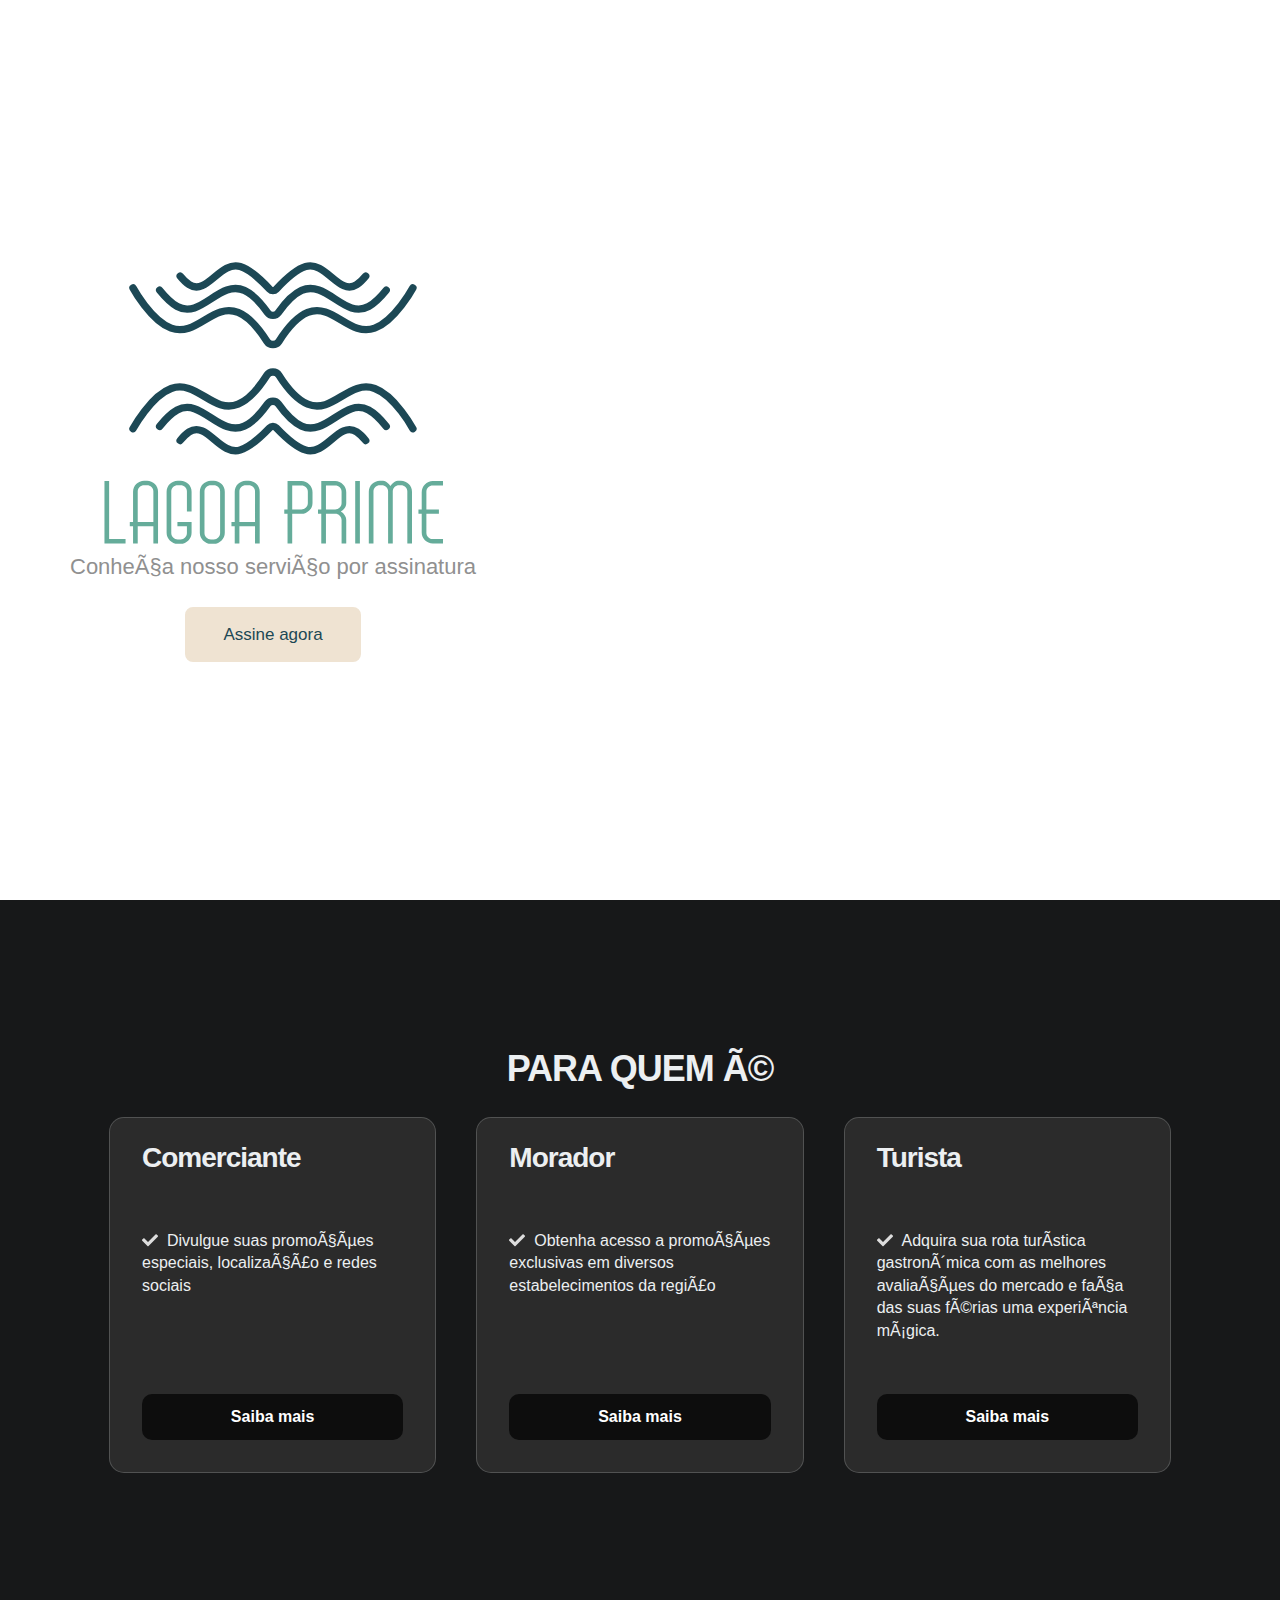
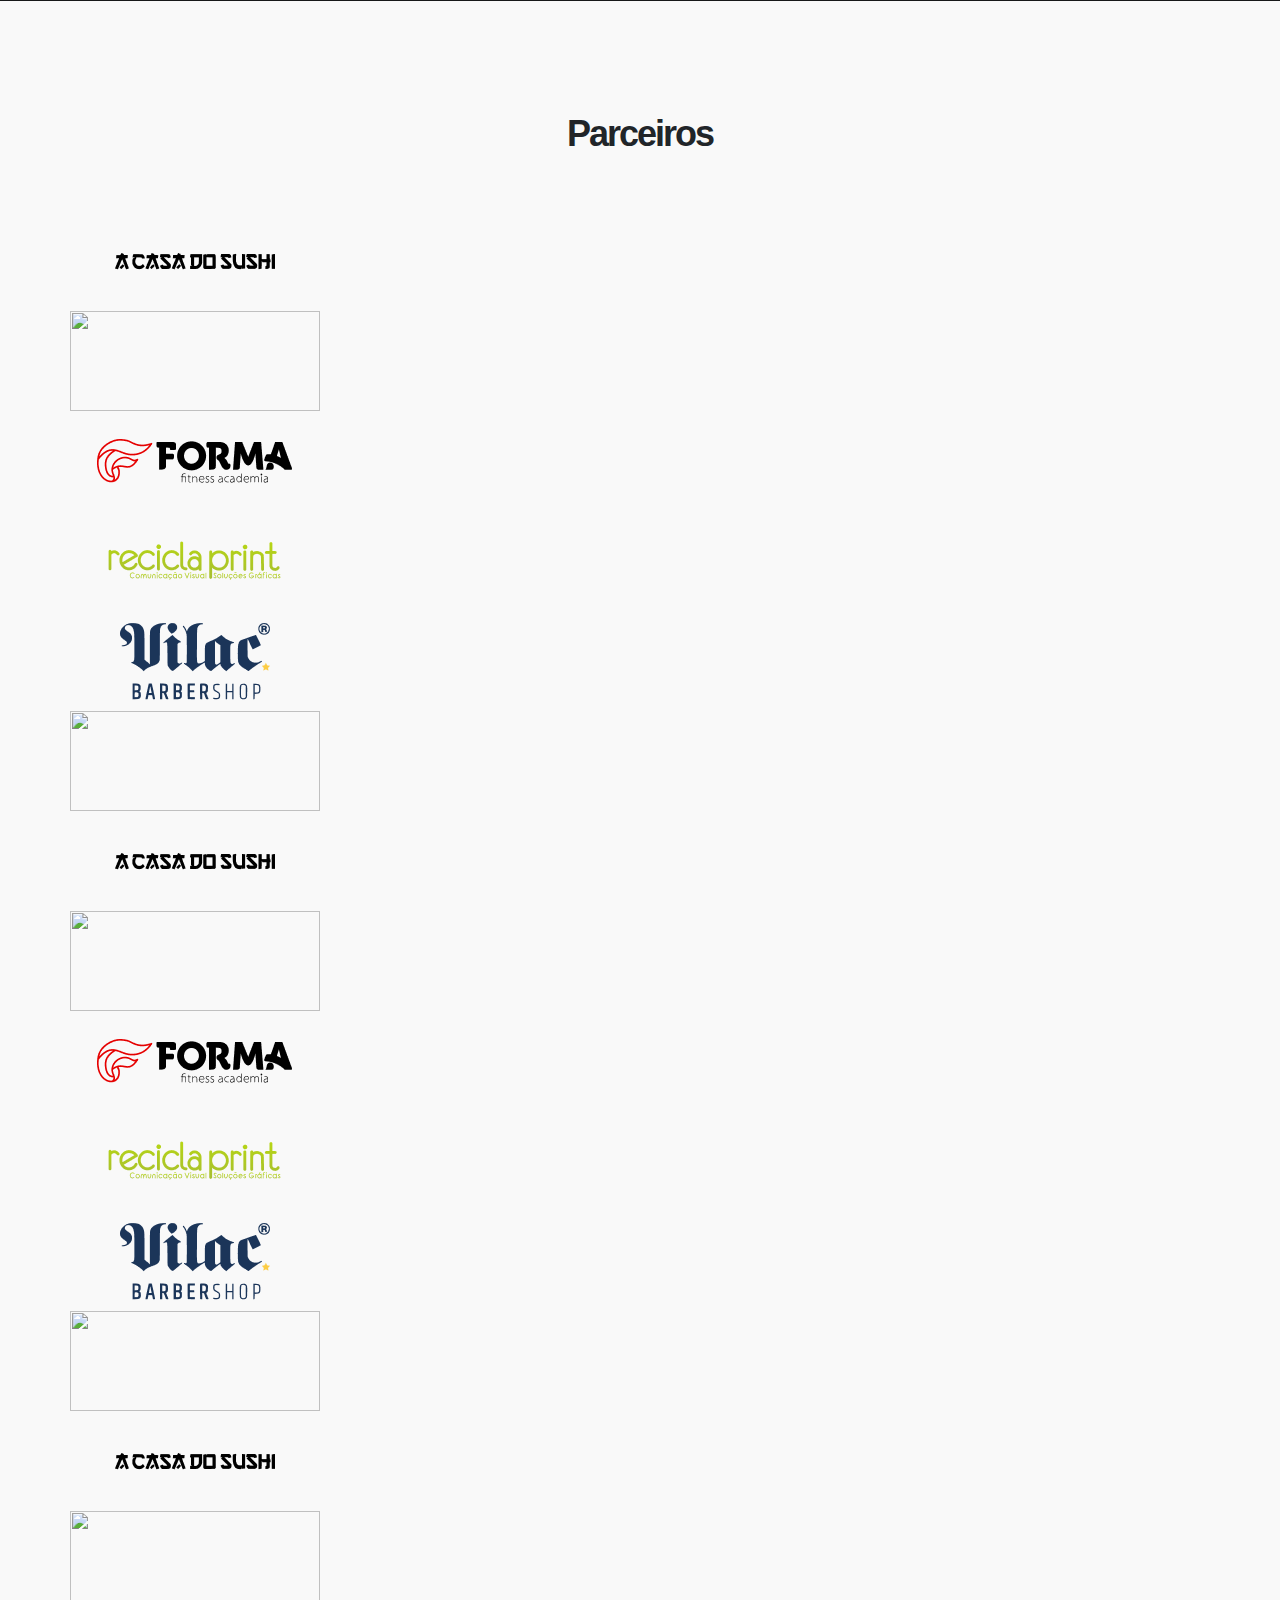
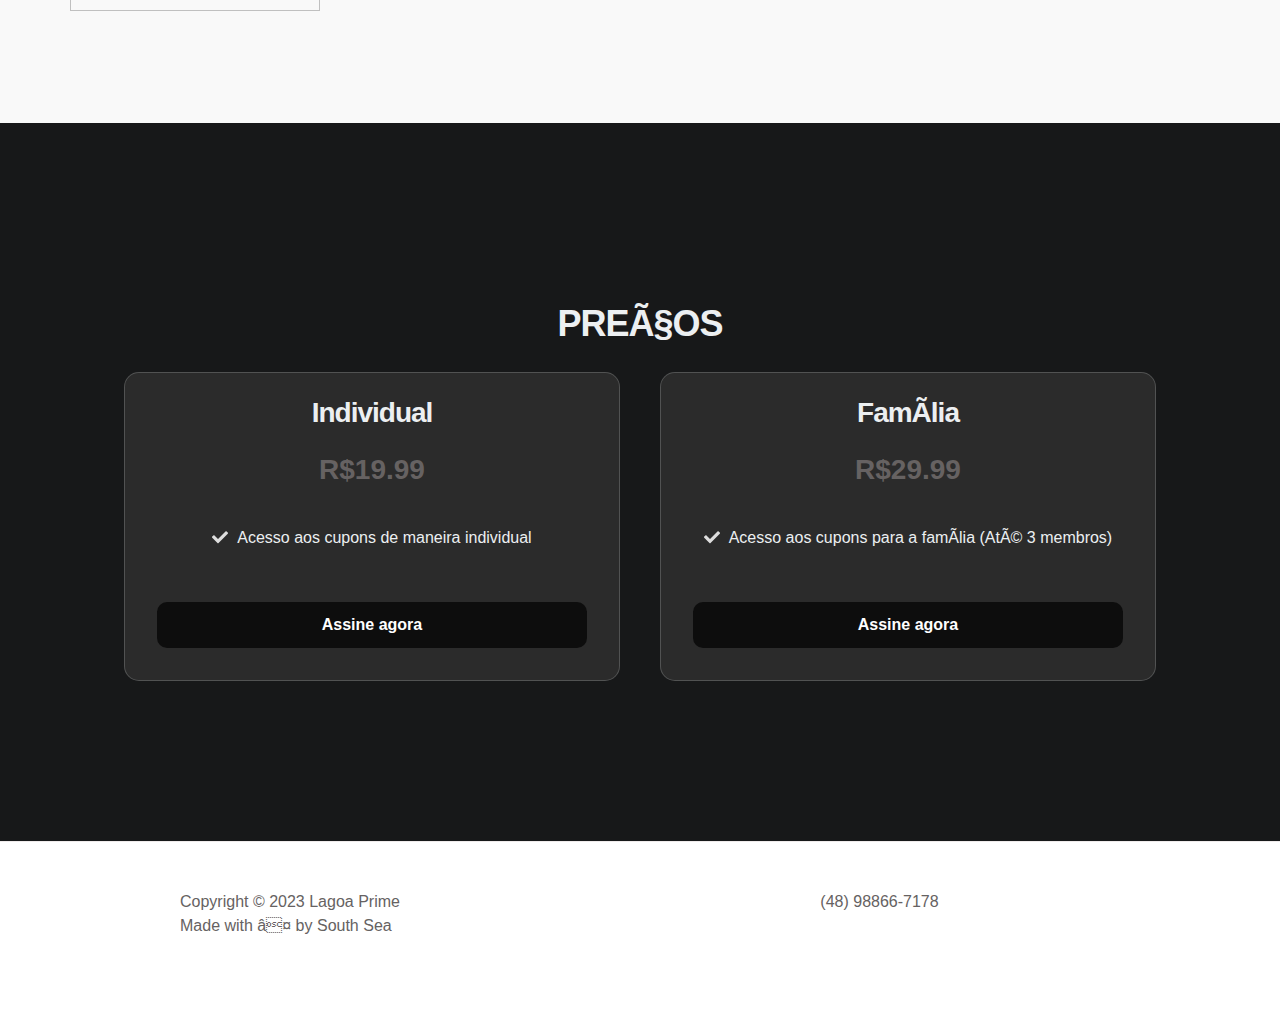
==== commit e84135b0: "att" ====
--- a/index.html
+++ b/index.html
@@ -159,19 +159,65 @@
 
      <section class="feature" id="feature">
         <div class="container">
-            <div class="row">
-
-                <div class="d-flex flex-column justify-content-center     col-12">
-                    <h2 class="mb-3 text-white" data-aos="fade-up"></h2>
-
-                    <h2 class="mb-4 text-white" data-aos="fade-up" data-aos-delay="500">Comerciante</h2>
+            <!-- <div class="row"> -->
+
+                <!-- <div class="d-flex flex-column justify-content-center     col-12"> -->
+                    <!-- <h2 class="mb-3 text-white" data-aos="fade-up"></h2> -->
+
+                    <!-- <h2 class="mb-4 text-white" data-aos="fade-up" data-aos-delay="500">Comerciante</h2>
 
                     <strong class="mb-4 text-white" data-aos="fade-up" data-aos-delay="200">
                         
                         <a>Divulgue suas promoções especiais, localização e redes sociais</a>
                         
-                    </strong>
-                    <h2 class="mb-4 text-white" data-aos="fade-up" data-aos-delay="500">Morador</h2>
+                    </strong> -->
+
+                    <main class="main flow">
+                    
+                        
+                        <h1 class="main__heading">Para quem é</h1>
+                        <div class="main__cards cards">
+                          <div class="cards__inner">
+                            <div class="cards__card card">
+                              <h3 class="">Comerciante</h2>
+                              <p class="card__price"></p>
+                              <ul role="list" class="card__bullets flow">
+                                <li>Divulgue suas promoções especiais, localização e redes sociais</li>
+                                <!-- <li></li> -->
+                              </ul>
+                              <a href="#basic" class="card__cta cta">Saiba mais</a>
+                            </div>
+                      
+                            <div class="cards__card card">
+                              <h3 class="">Morador</h2>
+                              <p class="card__price"></p>
+                              <ul role="list" class="card__bullets flow">
+                                <li>Obtenha acesso a promoções exclusivas em diversos estabelecimentos da região</li>
+                                <!-- <li></li>
+                                <li></li> -->
+                              </ul>
+                              <a href="#pro" class="card__cta cta">Saiba mais</a>
+                            </div>
+                      
+                            <div class="cards__card card">
+                              <h3 class="">Turista</h2>
+                              <p class="card__price"></p>
+                              <ul role="list" class="card__bullets flow">
+                                <li>Adquira sua rota turística gastronômica com as melhores avaliações do mercado e faça das suas férias uma experiência mágica.</li>
+                                <!-- <li>24/7 Priority support</li>
+                                <li>1-on-1 virtual coaching session every month</li>
+                                <li>Exclusive content and early access to new features</li> -->
+                              </ul>
+                              <a href="#ultimate" class="card__cta cta">Saiba mais</a>
+                            </div>
+                          </div>
+                          
+                          <div class="overlay cards__inner"></div>
+                        </div>
+                        <script src="js/modal.js"></script>
+                      </main>
+                      
+                    <!-- <h2 class="mb-4 text-white" data-aos="fade-up" data-aos-delay="500">Morador</h2>
 
                     <strong class="mb-4 text-white" data-aos="fade-up" data-aos-delay="200">
                         
@@ -187,7 +233,7 @@
                     </strong>
 
                     <a href="https://wa.me/554888667178" class="btn custom-btn bg-color mt-3" data-aos="fade-up" data-aos-delay="300" data-toggle="modal" >ASSINE AGORA</a>
-                </div>
+                </div> -->
 
                 <!-- <div class="mr-lg-auto mt-3 col-lg-4 col-md-6 col-12">
                      <div class="about-working-hours">
@@ -294,31 +340,31 @@
 <main class="main flow">
                     
                         
-                        <h1 class="main__heading">Pricing</h1>
+                        <h1 class="main__heading">Preços</h1>
                         <div class="main__cards cards">
                           <div class="cards__inner">
                             <div class="cards__card card">
-                              <h2 class="card__heading">Basic</h2>
-                              <p class="card__price">$9.99</p>
-                              <ul role="list" class="card__bullets flow">
-                                <li>Access to standard workouts and nutrition plans</li>
-                                <li>Email support</li>
-                              </ul>
-                              <a href="#basic" class="card__cta cta">Get Started</a>
+                              <h3 class="">Individual</h2>
+                              <p class="card__price">R$19.99</p>
+                              <ul role="list" class="card__bullets flow">
+                                <li>Acesso aos cupons de maneira individual</li>
+                                <!-- <li></li> -->
+                              </ul>
+                              <a href="#basic" class="card__cta cta">Assine agora</a>
                             </div>
                       
                             <div class="cards__card card">
-                              <h2 class="card__heading">Pro</h2>
-                              <p class="card__price">$19.99</p>
-                              <ul role="list" class="card__bullets flow">
-                                <li>Access to advanced workouts and nutrition plans</li>
-                                <li>Priority Email support</li>
-                                <li>Exclusive access to live Q&A sessions</li>
-                              </ul>
-                              <a href="#pro" class="card__cta cta">Upgrade to Pro</a>
+                              <h3 class="">Família</h2>
+                              <p class="card__price">R$29.99</p>
+                              <ul role="list" class="card__bullets flow">
+                                <li>Acesso aos cupons para a família (Até 3 membros)</li>
+                                <!-- <li></li>
+                                <li></li> -->
+                              </ul>
+                              <a href="#pro" class="card__cta cta">Assine agora</a>
                             </div>
                       
-                            <div class="cards__card card">
+                            <!-- <div class="cards__card card">
                               <h2 class="card__heading">Ultimate</h2>
                               <p class="card__price">$29.99</p>
                               <ul role="list" class="card__bullets flow">
@@ -328,7 +374,7 @@
                                 <li>Exclusive content and early access to new features</li>
                               </ul>
                               <a href="#ultimate" class="card__cta cta">Go Ultimate</a>
-                            </div>
+                            </div> -->
                           </div>
                           
                           <div class="overlay cards__inner"></div>
@@ -358,7 +404,7 @@
                         <p class="copyright-text">Copyright &copy; 2023 Lagoa Prime
                         
                         <br>Made with ❤ by <a href="https://southsea.com.br">South Sea</a></p>
-                        <!-- <a href="https://www.metrifiquese.com/login" class="btn custom-btn bg-color mt-3">Área do aluno</a> -->
+                     
                     </div>
 
                     <div class="d-flex justify-content-center mx-auto col-lg-5 col-md-7 col-12">
--- a/css/tooplate-gymso-style.css
+++ b/css/tooplate-gymso-style.css
@@ -1111,3 +1111,63 @@
   background: hsla(var(--hsl), 0.1);
 }
 
+/* CARD CSS */
+
+.card2 {
+  max-width: 300px;
+  border-radius: 0.5rem;
+  background-color: #fff;
+  box-shadow: 0 1px 2px 0 rgba(0, 0, 0, 0.05);
+  border: 1px solid transparent;
+}
+
+.card2 a {
+  text-decoration: none
+}
+
+.content {
+  padding: 1.1rem;
+}
+
+.image {
+  object-fit: cover;
+  width: 100%;
+  height: 150px;
+  background-color: rgb(239, 205, 255);
+}
+
+.title {
+  color: #111827;
+  font-size: 1.125rem;
+  line-height: 1.75rem;
+  font-weight: 600;
+}
+
+.desc {
+  margin-top: 0.5rem;
+  color: #6B7280;
+  font-size: 0.875rem;
+  line-height: 1.25rem;
+}
+
+.action {
+  display: inline-flex;
+  margin-top: 1rem;
+  color: #ffffff;
+  font-size: 0.875rem;
+  line-height: 1.25rem;
+  font-weight: 500;
+  align-items: center;
+  gap: 0.25rem;
+  background-color: #2563EB;
+  padding: 4px 8px;
+  border-radius: 4px;
+}
+
+.action span {
+  transition: .3s ease;
+}
+
+.action:hover span {
+  transform: translateX(4px);
+}
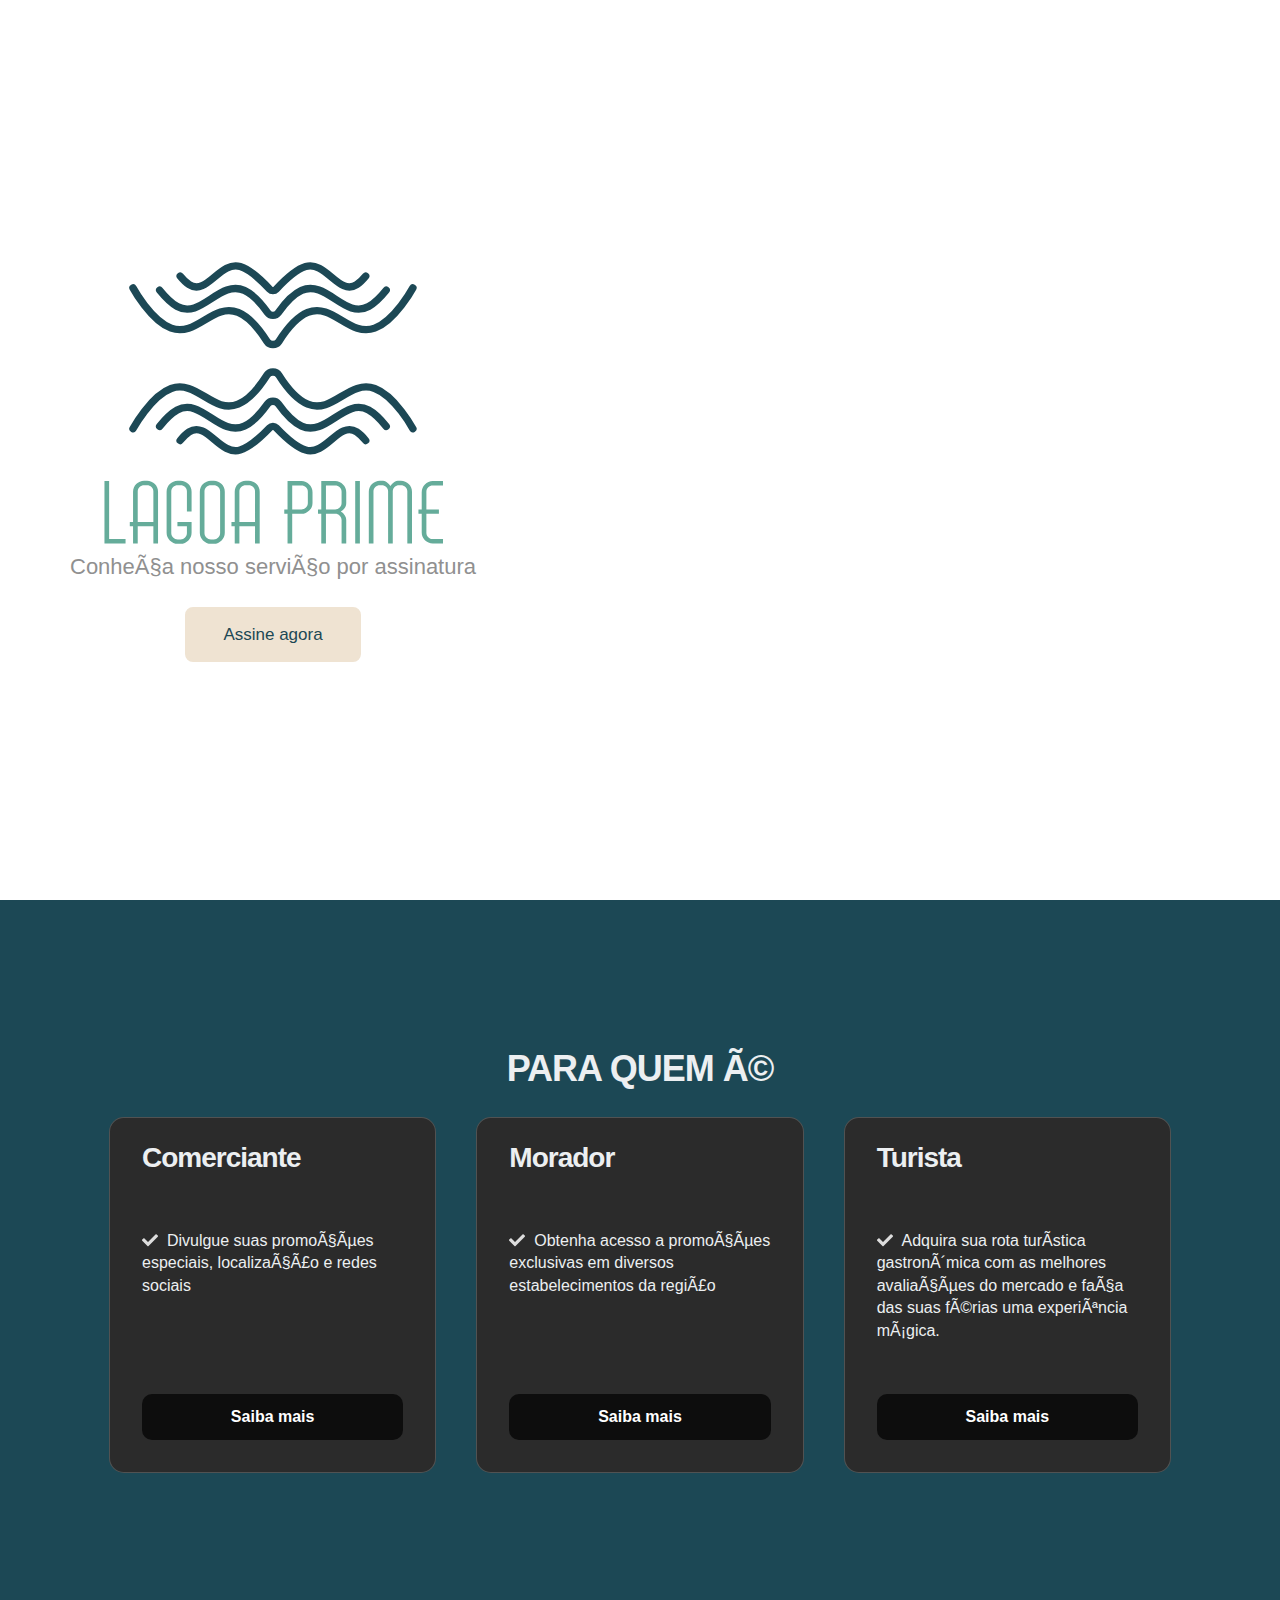
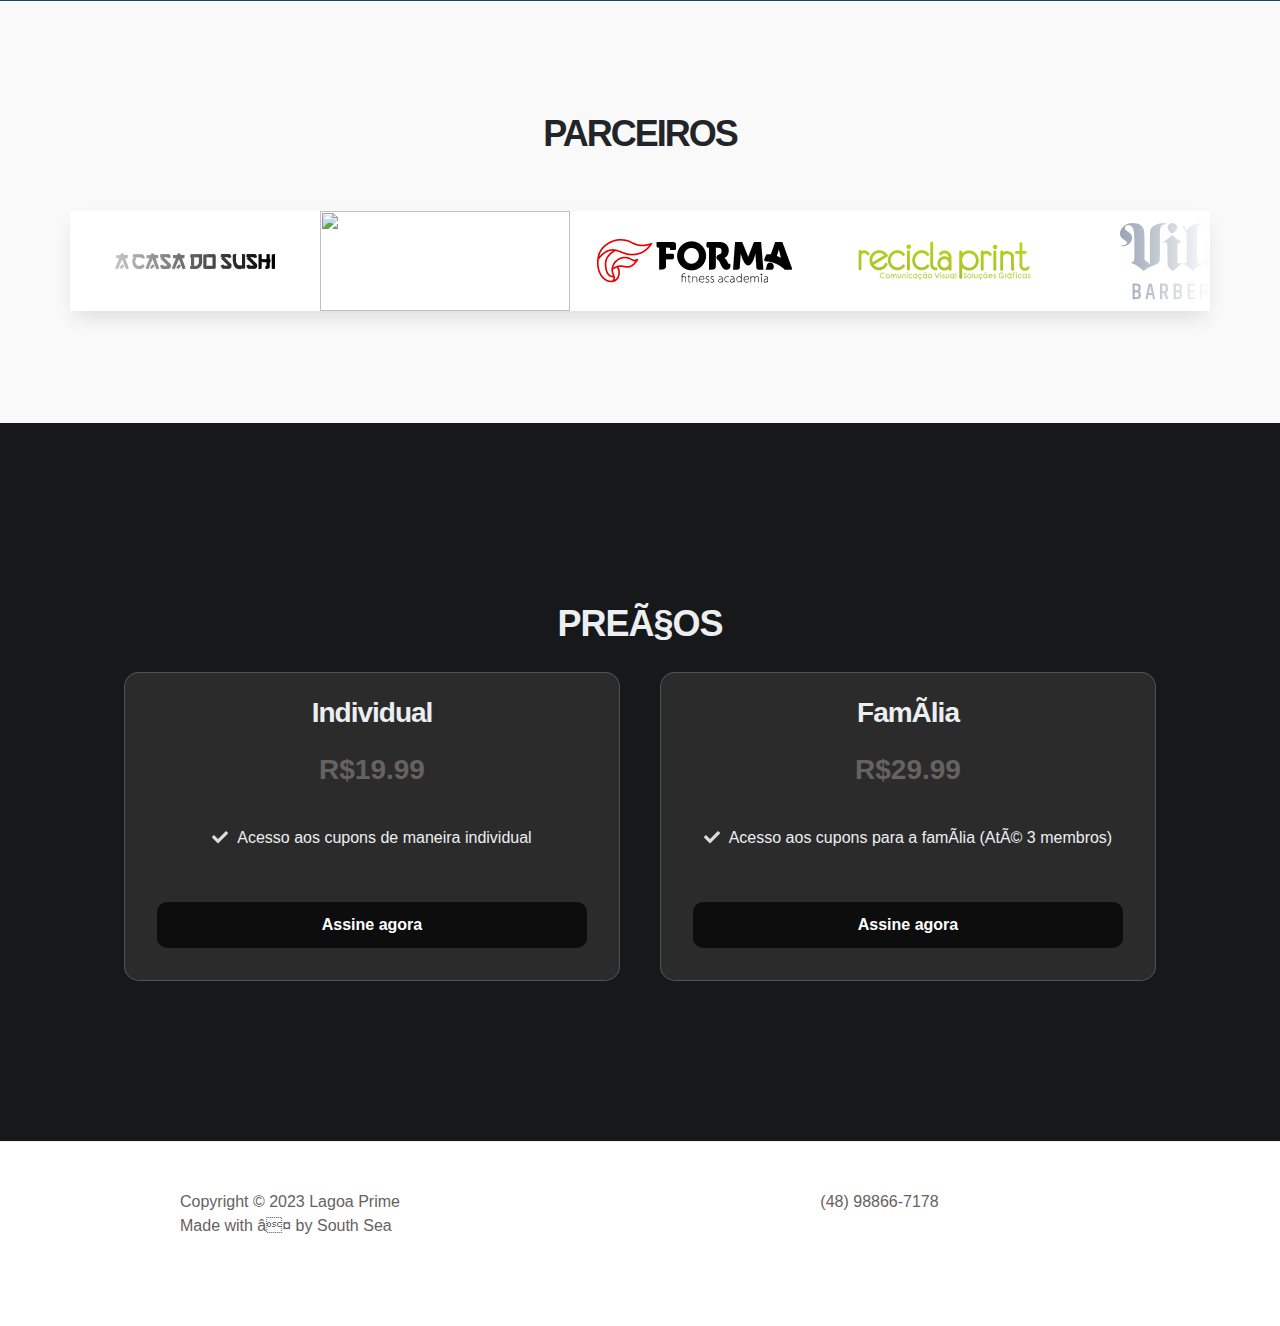
==== commit 6c241834: "att" ====
--- a/index.html
+++ b/index.html
@@ -157,7 +157,7 @@
      </section>
 
 
-     <section class="feature" id="feature">
+     <section style="background-color: #1C4855;" class="feature" id="feature">
         <div class="container">
             <!-- <div class="row"> -->
 
@@ -254,7 +254,7 @@
      <section class="about section" id="about">
         <div class="col-lg-12 col-12 text-center">
                     
-            <h2 class="text-black" data-aos="fade-up" data-aos-delay="200">Parceiros</h2>
+            <h2 class="text-black" data-aos="fade-up" data-aos-delay="200">PARCEIROS</h2>
            
          </div>
          <br>
--- a/css/slider.css
+++ b/css/slider.css
@@ -0,0 +1,50 @@
+@keyframes scroll {
+  0% {
+    transform: translateX(0);
+  }
+  100% {
+    transform: translateX(calc(-250px * 7));
+  }
+}
+
+.slider {
+  background: white;
+  box-shadow: 0 10px 20px -5px rgba(0, 0, 0, 0.125);
+  height: 100px;
+  margin: auto;
+  overflow: hidden;
+  position: relative;
+  width: 1960px;
+
+  &::before,
+  &::after {
+    background: linear-gradient(to right, rgba(255, 255, 255, 1) 0%, rgba(255, 255, 255, 0) 100%);
+    content: "";
+    height: 100px;
+    position: absolute;
+    width: 200px;
+    z-index: 2;
+  }
+
+  &::after {
+    right: 0;
+    top: 0;
+    transform: rotateZ(180deg);
+  }
+
+  &::before {
+    left: 0;
+    top: 0;
+  }
+
+  .slide-track {
+    animation: scroll 40s linear infinite;
+    display: flex;
+    width: calc(250px * 14);
+  }
+
+  .slide {
+    height: 100px;
+    width: 250px;
+  }
+}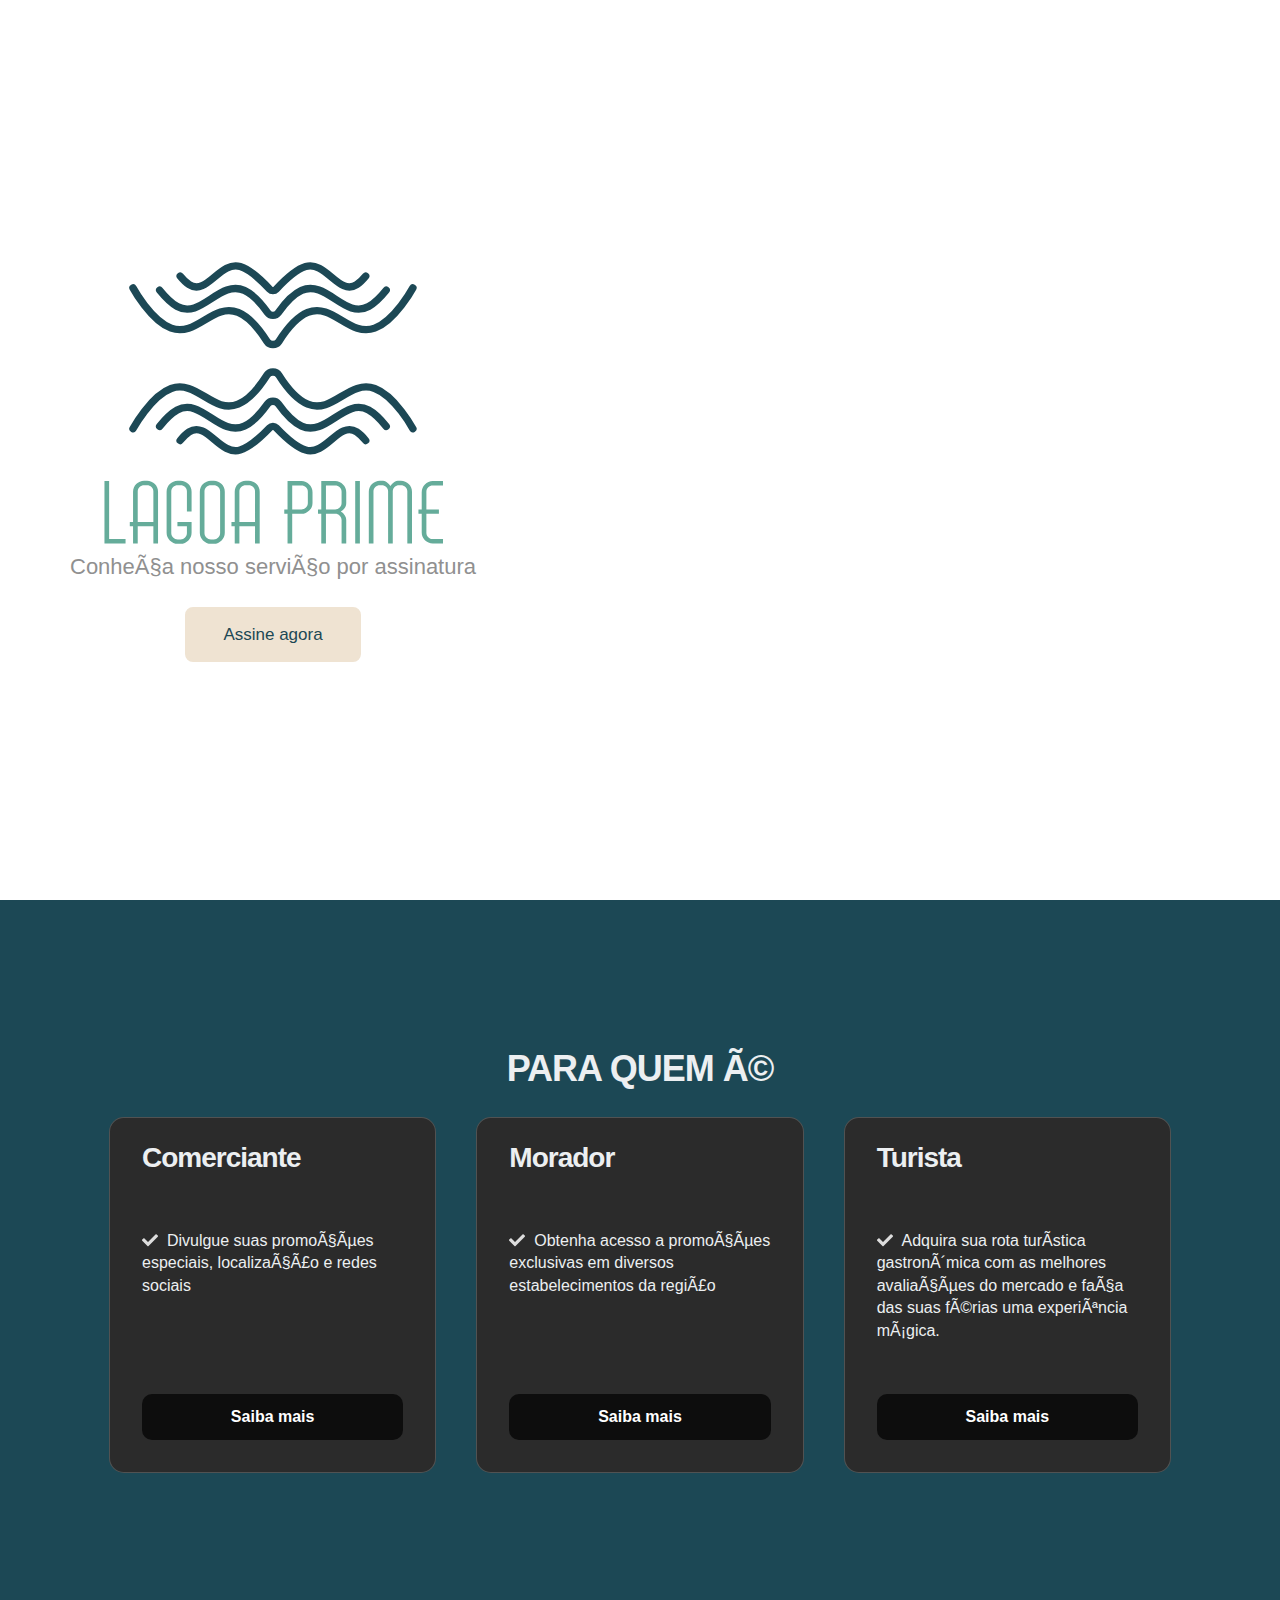
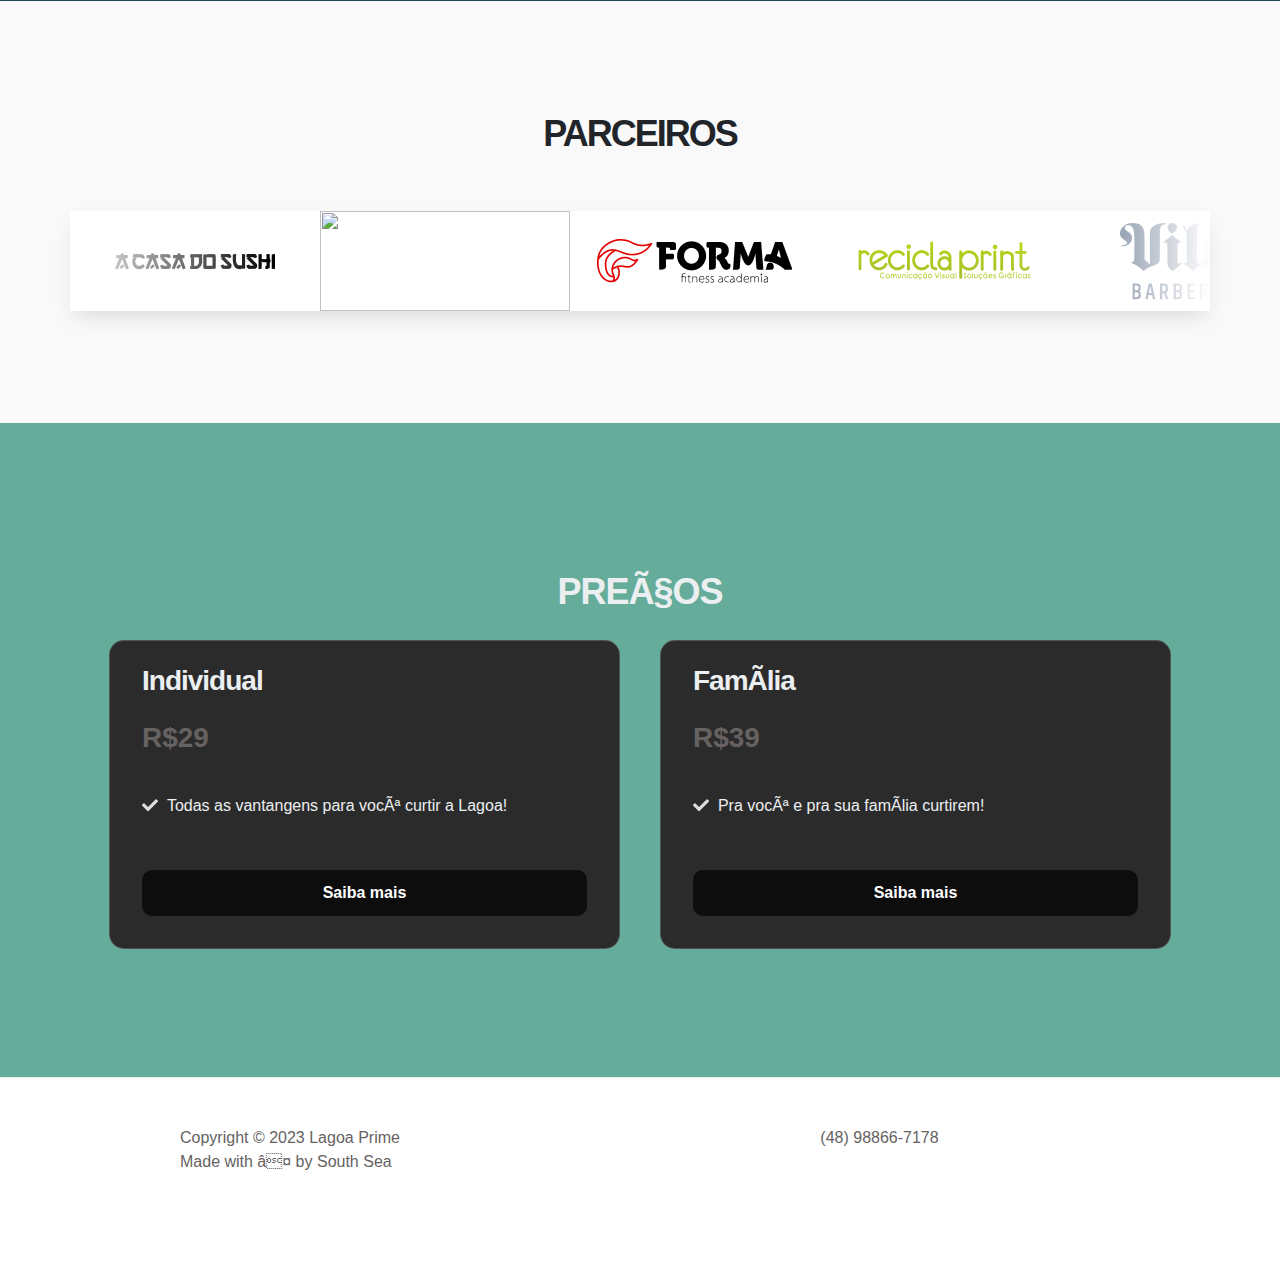
==== commit 90f783a5: "att" ====
--- a/index.html
+++ b/index.html
@@ -39,9 +39,10 @@
      <link rel="stylesheet" href="css/bootstrap.min.css">
      <link rel="stylesheet" href="css/font-awesome.min.css">
      <link rel="stylesheet" href="css/aos.css">
-
+<link rel="stylesheet" href="css/card.css">
      <!-- MAIN CSS -->
      <link rel="stylesheet" href="css/tooplate-gymso-style.css">
+     <link rel="stylesheet" href="css/card.css">
 <!--
 Tooplate 2119 Gymso Fitness
 https://www.tooplate.com/view/2119-gymso-fitness
@@ -114,7 +115,7 @@
                                   
                                    
                                     <!-- <img src="/arquivos/logo-light.svg" style="width: 150px;" alt=""> -->
-                                    <img data-aos="fade-up" data-aos-delay="500" style="width: 350px;" src="/arquivos/Group 5.svg" alt="">
+                                    <img data-aos="fade-up" data-aos-delay="500" style="width: 350px; " src="/arquivos/Group 5.svg" alt="">
 
                                     <!-- <h1 class="text-black" data-aos="fade-up" data-aos-delay="500">Lagoa Prime</h1> -->
 
@@ -251,6 +252,8 @@
 
 
      <!-- ABOUT -->
+
+
      <section class="about section" id="about">
         <div class="col-lg-12 col-12 text-center">
                     
@@ -315,29 +318,27 @@
      </section>
 
 
-     <!-- CLASS -->
-     
+     <!-- PARCEIROS -->
+    
 
 
      <!-- SCHEDULE -->
-     <section class="schedule section" id="schedule">
-               <div class="container">
-
-                <div class="col-lg-12 col-12 text-center">
-                    
-                    <!-- <h2 class="text-white" data-aos="fade-up" data-aos-delay="200">Faça parte e adquira</h2>
-
-                    <h6 class="mb-6 text-white" data-aos="fade-up" data-aos-delay="200">
-                        
-                        <a>Preencha seus dados para ingressar no maior clube de vantagens da Lagoa da Conceição e delicie-se desse pequeno espaço na Ilha da Magia</a>
-                        
-                    </h9>
-                    <br>
-                    <a href="https://wa.me/554888667178" class="btn custom-btn bg-color mt-3" data-aos="fade-up" data-aos-delay="300" data-toggle="modal" >ASSINE AGORA</a>
-                    -->
-
-
-<main class="main flow">
+     <section style="background-color: #65AC9A;" class="feature" id="feature">
+        <div class="container">
+            <!-- <div class="row"> -->
+
+                <!-- <div class="d-flex flex-column justify-content-center     col-12"> -->
+                    <!-- <h2 class="mb-3 text-white" data-aos="fade-up"></h2> -->
+
+                    <!-- <h2 class="mb-4 text-white" data-aos="fade-up" data-aos-delay="500">Comerciante</h2>
+
+                    <strong class="mb-4 text-white" data-aos="fade-up" data-aos-delay="200">
+                        
+                        <a>Divulgue suas promoções especiais, localização e redes sociais</a>
+                        
+                    </strong> -->
+
+                    <main class="main flow">
                     
                         
                         <h1 class="main__heading">Preços</h1>
@@ -345,48 +346,72 @@
                           <div class="cards__inner">
                             <div class="cards__card card">
                               <h3 class="">Individual</h2>
-                              <p class="card__price">R$19.99</p>
+                              <p class="card__price">R$29</p>
                               <ul role="list" class="card__bullets flow">
-                                <li>Acesso aos cupons de maneira individual</li>
+                                <li>Todas as vantangens para você curtir a Lagoa!</li>
                                 <!-- <li></li> -->
                               </ul>
-                              <a href="#basic" class="card__cta cta">Assine agora</a>
+                              <a href="#basic" class="card__cta cta">Saiba mais</a>
                             </div>
                       
                             <div class="cards__card card">
                               <h3 class="">Família</h2>
-                              <p class="card__price">R$29.99</p>
+                              <p class="card__price">R$39</p>
                               <ul role="list" class="card__bullets flow">
-                                <li>Acesso aos cupons para a família (Até 3 membros)</li>
+                                <li>Pra você e pra sua família curtirem!</li>
                                 <!-- <li></li>
                                 <li></li> -->
                               </ul>
-                              <a href="#pro" class="card__cta cta">Assine agora</a>
+                              <a href="#pro" class="card__cta cta">Saiba mais</a>
                             </div>
                       
                             <!-- <div class="cards__card card">
-                              <h2 class="card__heading">Ultimate</h2>
-                              <p class="card__price">$29.99</p>
+                              <h3 class="">Turista</h2>
+                              <p class="card__price"></p>
                               <ul role="list" class="card__bullets flow">
-                                <li>Access to all premium workouts and nutrition plans</li>
-                                <li>24/7 Priority support</li>
-                                <li>1-on-1 virtual coaching session every month</li>
-                                <li>Exclusive content and early access to new features</li>
+                                <li>Adquira sua rota turística gastronômica com as melhores avaliações do mercado e faça das suas férias uma experiência mágica.</li>
+                             
                               </ul>
-                              <a href="#ultimate" class="card__cta cta">Go Ultimate</a>
-                            </div> -->
-                          </div>
+                              <a href="#ultimate" class="card__cta cta">Saiba mais</a>
+                            </div>
+                          </div> -->
                           
                           <div class="overlay cards__inner"></div>
                         </div>
                         <script src="js/modal.js"></script>
                       </main>
-                 </div>
-                
-
-               
-     </section>
-     
+                      
+                    <!-- <h2 class="mb-4 text-white" data-aos="fade-up" data-aos-delay="500">Morador</h2>
+
+                    <strong class="mb-4 text-white" data-aos="fade-up" data-aos-delay="200">
+                        
+                        <a>Obtenha acesso a promoções exclusivas em diversos estabelecimentos da região</a>
+                        
+                    </strong>
+                    <h2 class="mb-4 text-white" data-aos="fade-up" data-aos-delay="500">Turista</h2>
+
+                    <strong class="mb-4 text-white" data-aos="fade-up" data-aos-delay="200">
+                        
+                        <a>Adquira sua rota turística gastronômica com as melhores avaliações do mercado e faça das suas férias uma experiência mágica.</a>
+                        
+                    </strong>
+
+                    <a href="https://wa.me/554888667178" class="btn custom-btn bg-color mt-3" data-aos="fade-up" data-aos-delay="300" data-toggle="modal" >ASSINE AGORA</a>
+                </div> -->
+
+                <!-- <div class="mr-lg-auto mt-3 col-lg-4 col-md-6 col-12">
+                     <div class="about-working-hours">
+                          <div>
+
+                                <img style="height: auto; max-width: 300px ;" src="/arquivos/features-illustration-dark.svg" alt="">
+                               </div>
+                          </div>
+                     </div>
+                </div>
+
+            </div> -->
+        </div>
+    </section>
 
 
      <!-- CONTACT -->
--- a/css/card.css
+++ b/css/card.css
@@ -0,0 +1,291 @@
+/* PLANS */
+
+@import url("https://fonts.googleapis.com/css2?family=League+Spartan:wght@400;500;600;700;800;900&display=swap");
+
+*,
+*::after,
+*::before {
+  box-sizing: border-box;
+  margin: 0;
+  padding: 0;
+}
+
+
+
+ul {
+  list-style: none;
+}
+
+.main {
+  max-width: 75rem;
+  padding: 3em 1.5em;
+}
+
+.main__heading {
+  font-weight: 600;
+  font-size: 2.25em;
+  margin-bottom: 0.75em;
+  text-align: center;
+  color: #eceff1;
+}
+
+.cards {
+  position: relative;
+}
+
+.cards__inner {
+  display: flex;
+  flex-wrap: wrap;
+  gap: 2.5em;
+}
+
+.card {
+  --flow-space: 0.5em;
+  --hsl: var(--hue), var(--saturation), var(--lightness);
+  flex: 1 1 14rem;
+  padding: 1.5em 2em;
+  display: grid;
+  grid-template-rows: auto auto auto 1fr;
+  align-items: start;
+  gap: 1.25em;
+  color: #eceff1;
+  background-color: #2b2b2b;
+  border: 1px solid #eceff133;
+  border-radius: 15px;
+}
+
+.card:nth-child(1) {
+  --hue: 165;
+  --saturation: 82.26%;
+  --lightness: 51.37%;
+}
+
+.card:nth-child(2) {
+  --hue: 291.34;
+  --saturation: 95.9%;
+  --lightness: 61.76%;
+}
+
+.card:nth-child(3) {
+  --hue: 338.69;
+  --saturation: 100%;
+  --lightness: 48.04%;
+}
+
+.card__bullets {
+  line-height: 1.4;
+}
+
+.card__bullets li::before {
+  display: inline-block;
+  content: url("data:image/svg+xml,%3Csvg xmlns='http://www.w3.org/2000/svg' viewBox='0 0 512 512' width='16' title='check' fill='%23dddddd'%3E%3Cpath d='M173.898 439.404l-166.4-166.4c-9.997-9.997-9.997-26.206 0-36.204l36.203-36.204c9.997-9.998 26.207-9.998 36.204 0L192 312.69 432.095 72.596c9.997-9.997 26.207-9.997 36.204 0l36.203 36.204c9.997 9.997 9.997 26.206 0 36.204l-294.4 294.401c-9.998 9.997-26.207 9.997-36.204-.001z' /%3E%3C/svg%3E");
+  transform: translatey(0.25ch);
+  margin-right: 1ch;
+}
+
+.card__heading {
+  font-size: 1.05em;
+  font-weight: 600;
+}
+
+.card__price {
+  font-size: 1.75em;
+  font-weight: 700;
+}
+
+.flow > * + * {
+  margin-top: var(--flow-space, 1.25em);
+}
+
+.cta {
+  display: block;
+  align-self: end;
+  margin: 1em 0 0.5em 0;
+  text-align: center;
+  text-decoration: none;
+  color: #fff;
+  background-color: #0d0d0d;
+  padding: 0.7em;
+  border-radius: 10px;
+  font-size: 1rem;
+  font-weight: 600;
+}
+
+.overlay {
+  position: absolute;
+  inset: 0;
+  pointer-events: none;
+  user-select: none;
+  opacity: var(--opacity, 0);
+  -webkit-mask: radial-gradient(
+    25rem 25rem at var(--x) var(--y),
+    #000 1%,
+    transparent 50%
+  );
+  mask: radial-gradient(
+    25rem 25rem at var(--x) var(--y),
+    #000 1%,
+    transparent 50%
+  );
+  transition: 400ms mask ease;
+  will-change: mask;
+}
+
+.overlay .card {
+  background-color: hsla(var(--hsl), 0.15);
+  border-color: hsla(var(--hsl), 1);
+  box-shadow: 0 0 0 1px inset hsl(var(--hsl));
+}
+
+.overlay .cta {
+  display: block;
+  grid-row: -1;
+  width: 100%;
+  background-color: hsl(var(--hsl));
+  box-shadow: 0 0 0 1px hsl(var(--hsl));
+}
+
+:not(.overlay) > .card {
+  transition: 400ms background ease;
+  will-change: background;
+}
+
+:not(.overlay) > .card:hover {
+  --lightness: 95%;
+  background: hsla(var(--hsl), 0.1);
+}
+
+/* CARD CSS */
+
+.card2 {
+  max-width: 300px;
+  border-radius: 0.5rem;
+  background-color: #fff;
+  box-shadow: 0 1px 2px 0 rgba(0, 0, 0, 0.05);
+  border: 1px solid transparent;
+}
+
+.card2 a {
+  text-decoration: none
+}
+
+.content {
+  padding: 1.1rem;
+}
+
+.image {
+  object-fit: cover;
+  width: 100%;
+  height: 150px;
+  background-color: rgb(239, 205, 255);
+}
+
+.title {
+  color: #111827;
+  font-size: 1.125rem;
+  line-height: 1.75rem;
+  font-weight: 600;
+}
+
+.desc {
+  margin-top: 0.5rem;
+  color: #6B7280;
+  font-size: 0.875rem;
+  line-height: 1.25rem;
+}
+
+.action {
+  display: inline-flex;
+  margin-top: 1rem;
+  color: #ffffff;
+  font-size: 0.875rem;
+  line-height: 1.25rem;
+  font-weight: 500;
+  align-items: center;
+  gap: 0.25rem;
+  background-color: #2563EB;
+  padding: 4px 8px;
+  border-radius: 4px;
+}
+
+.action span {
+  transition: .3s ease;
+}
+
+.action:hover span {
+  transform: translateX(4px);
+}
+
+
+/* differente button */
+
+.buttonnew {
+  appearance: button;
+  background-color: #1899D6;
+  border: solid transparent;
+  border-radius: 16px;
+  border-width: 0 0 4px;
+  box-sizing: border-box;
+  color: #FFFFFF;
+  cursor: pointer;
+  display: inline-block;
+  font-size: 15px;
+  font-weight: 700;
+  letter-spacing: .8px;
+  line-height: 20px;
+  margin: 0;
+  outline: none;
+  overflow: visible;
+  padding: 13px 19px;
+  text-align: center;
+  text-transform: uppercase;
+  touch-action: manipulation;
+  transform: translateZ(0);
+  transition: filter .2s;
+  user-select: none;
+  -webkit-user-select: none;
+  vertical-align: middle;
+  white-space: nowrap;
+ }
+ 
+ .buttonnew:after {
+  background-clip: padding-box;
+  background-color: #1CB0F6;
+  border: solid transparent;
+  border-radius: 16px;
+  border-width: 0 0 4px;
+  bottom: -4px;
+  content: "";
+  left: 0;
+  position: absolute;
+  right: 0;
+  top: 0;
+  z-index: -1;
+ }
+ 
+ .buttonnew:main, buttonnew:focus {
+  user-select: auto;
+ }
+ 
+ .buttonnew:hover:not(:disabled) {
+  filter: brightness(1.1);
+ }
+ 
+ .buttonnew:disabled {
+  cursor: auto;
+ }
+ 
+ .buttonnew:active:after {
+  border-width: 0 0 0px;
+ }
+ 
+ .buttonnew:active {
+  padding-bottom: 10px;
+ }
+
+
+ 
+
+
+
+ /* NOVO CARD */--- a/css/tooplate-gymso-style.css
+++ b/css/tooplate-gymso-style.css
@@ -377,6 +377,14 @@
   vertical-align: middle;
   min-height: 100vh;
   position: relative;
+
+  
+}
+
+@media (max-width:629px) {
+  img#optionalstuff {
+    display: none;
+  }
 }
 
 /*---------------------------------------
@@ -954,220 +962,3 @@
   fill: #FFFDEF
 }
 
-/* PLANS */
-
-@import url("https://fonts.googleapis.com/css2?family=League+Spartan:wght@400;500;600;700;800;900&display=swap");
-
-*,
-*::after,
-*::before {
-  box-sizing: border-box;
-  margin: 0;
-  padding: 0;
-}
-
-
-
-ul {
-  list-style: none;
-}
-
-.main {
-  max-width: 75rem;
-  padding: 3em 1.5em;
-}
-
-.main__heading {
-  font-weight: 600;
-  font-size: 2.25em;
-  margin-bottom: 0.75em;
-  text-align: center;
-  color: #eceff1;
-}
-
-.cards {
-  position: relative;
-}
-
-.cards__inner {
-  display: flex;
-  flex-wrap: wrap;
-  gap: 2.5em;
-}
-
-.card {
-  --flow-space: 0.5em;
-  --hsl: var(--hue), var(--saturation), var(--lightness);
-  flex: 1 1 14rem;
-  padding: 1.5em 2em;
-  display: grid;
-  grid-template-rows: auto auto auto 1fr;
-  align-items: start;
-  gap: 1.25em;
-  color: #eceff1;
-  background-color: #2b2b2b;
-  border: 1px solid #eceff133;
-  border-radius: 15px;
-}
-
-.card:nth-child(1) {
-  --hue: 165;
-  --saturation: 82.26%;
-  --lightness: 51.37%;
-}
-
-.card:nth-child(2) {
-  --hue: 291.34;
-  --saturation: 95.9%;
-  --lightness: 61.76%;
-}
-
-.card:nth-child(3) {
-  --hue: 338.69;
-  --saturation: 100%;
-  --lightness: 48.04%;
-}
-
-.card__bullets {
-  line-height: 1.4;
-}
-
-.card__bullets li::before {
-  display: inline-block;
-  content: url("data:image/svg+xml,%3Csvg xmlns='http://www.w3.org/2000/svg' viewBox='0 0 512 512' width='16' title='check' fill='%23dddddd'%3E%3Cpath d='M173.898 439.404l-166.4-166.4c-9.997-9.997-9.997-26.206 0-36.204l36.203-36.204c9.997-9.998 26.207-9.998 36.204 0L192 312.69 432.095 72.596c9.997-9.997 26.207-9.997 36.204 0l36.203 36.204c9.997 9.997 9.997 26.206 0 36.204l-294.4 294.401c-9.998 9.997-26.207 9.997-36.204-.001z' /%3E%3C/svg%3E");
-  transform: translatey(0.25ch);
-  margin-right: 1ch;
-}
-
-.card__heading {
-  font-size: 1.05em;
-  font-weight: 600;
-}
-
-.card__price {
-  font-size: 1.75em;
-  font-weight: 700;
-}
-
-.flow > * + * {
-  margin-top: var(--flow-space, 1.25em);
-}
-
-.cta {
-  display: block;
-  align-self: end;
-  margin: 1em 0 0.5em 0;
-  text-align: center;
-  text-decoration: none;
-  color: #fff;
-  background-color: #0d0d0d;
-  padding: 0.7em;
-  border-radius: 10px;
-  font-size: 1rem;
-  font-weight: 600;
-}
-
-.overlay {
-  position: absolute;
-  inset: 0;
-  pointer-events: none;
-  user-select: none;
-  opacity: var(--opacity, 0);
-  -webkit-mask: radial-gradient(
-    25rem 25rem at var(--x) var(--y),
-    #000 1%,
-    transparent 50%
-  );
-  mask: radial-gradient(
-    25rem 25rem at var(--x) var(--y),
-    #000 1%,
-    transparent 50%
-  );
-  transition: 400ms mask ease;
-  will-change: mask;
-}
-
-.overlay .card {
-  background-color: hsla(var(--hsl), 0.15);
-  border-color: hsla(var(--hsl), 1);
-  box-shadow: 0 0 0 1px inset hsl(var(--hsl));
-}
-
-.overlay .cta {
-  display: block;
-  grid-row: -1;
-  width: 100%;
-  background-color: hsl(var(--hsl));
-  box-shadow: 0 0 0 1px hsl(var(--hsl));
-}
-
-:not(.overlay) > .card {
-  transition: 400ms background ease;
-  will-change: background;
-}
-
-:not(.overlay) > .card:hover {
-  --lightness: 95%;
-  background: hsla(var(--hsl), 0.1);
-}
-
-/* CARD CSS */
-
-.card2 {
-  max-width: 300px;
-  border-radius: 0.5rem;
-  background-color: #fff;
-  box-shadow: 0 1px 2px 0 rgba(0, 0, 0, 0.05);
-  border: 1px solid transparent;
-}
-
-.card2 a {
-  text-decoration: none
-}
-
-.content {
-  padding: 1.1rem;
-}
-
-.image {
-  object-fit: cover;
-  width: 100%;
-  height: 150px;
-  background-color: rgb(239, 205, 255);
-}
-
-.title {
-  color: #111827;
-  font-size: 1.125rem;
-  line-height: 1.75rem;
-  font-weight: 600;
-}
-
-.desc {
-  margin-top: 0.5rem;
-  color: #6B7280;
-  font-size: 0.875rem;
-  line-height: 1.25rem;
-}
-
-.action {
-  display: inline-flex;
-  margin-top: 1rem;
-  color: #ffffff;
-  font-size: 0.875rem;
-  line-height: 1.25rem;
-  font-weight: 500;
-  align-items: center;
-  gap: 0.25rem;
-  background-color: #2563EB;
-  padding: 4px 8px;
-  border-radius: 4px;
-}
-
-.action span {
-  transition: .3s ease;
-}
-
-.action:hover span {
-  transform: translateX(4px);
-}
--- a/css/card.css
+++ b/css/card.css
@@ -0,0 +1,291 @@
+/* PLANS */
+
+@import url("https://fonts.googleapis.com/css2?family=League+Spartan:wght@400;500;600;700;800;900&display=swap");
+
+*,
+*::after,
+*::before {
+  box-sizing: border-box;
+  margin: 0;
+  padding: 0;
+}
+
+
+
+ul {
+  list-style: none;
+}
+
+.main {
+  max-width: 75rem;
+  padding: 3em 1.5em;
+}
+
+.main__heading {
+  font-weight: 600;
+  font-size: 2.25em;
+  margin-bottom: 0.75em;
+  text-align: center;
+  color: #eceff1;
+}
+
+.cards {
+  position: relative;
+}
+
+.cards__inner {
+  display: flex;
+  flex-wrap: wrap;
+  gap: 2.5em;
+}
+
+.card {
+  --flow-space: 0.5em;
+  --hsl: var(--hue), var(--saturation), var(--lightness);
+  flex: 1 1 14rem;
+  padding: 1.5em 2em;
+  display: grid;
+  grid-template-rows: auto auto auto 1fr;
+  align-items: start;
+  gap: 1.25em;
+  color: #eceff1;
+  background-color: #2b2b2b;
+  border: 1px solid #eceff133;
+  border-radius: 15px;
+}
+
+.card:nth-child(1) {
+  --hue: 165;
+  --saturation: 82.26%;
+  --lightness: 51.37%;
+}
+
+.card:nth-child(2) {
+  --hue: 291.34;
+  --saturation: 95.9%;
+  --lightness: 61.76%;
+}
+
+.card:nth-child(3) {
+  --hue: 338.69;
+  --saturation: 100%;
+  --lightness: 48.04%;
+}
+
+.card__bullets {
+  line-height: 1.4;
+}
+
+.card__bullets li::before {
+  display: inline-block;
+  content: url("data:image/svg+xml,%3Csvg xmlns='http://www.w3.org/2000/svg' viewBox='0 0 512 512' width='16' title='check' fill='%23dddddd'%3E%3Cpath d='M173.898 439.404l-166.4-166.4c-9.997-9.997-9.997-26.206 0-36.204l36.203-36.204c9.997-9.998 26.207-9.998 36.204 0L192 312.69 432.095 72.596c9.997-9.997 26.207-9.997 36.204 0l36.203 36.204c9.997 9.997 9.997 26.206 0 36.204l-294.4 294.401c-9.998 9.997-26.207 9.997-36.204-.001z' /%3E%3C/svg%3E");
+  transform: translatey(0.25ch);
+  margin-right: 1ch;
+}
+
+.card__heading {
+  font-size: 1.05em;
+  font-weight: 600;
+}
+
+.card__price {
+  font-size: 1.75em;
+  font-weight: 700;
+}
+
+.flow > * + * {
+  margin-top: var(--flow-space, 1.25em);
+}
+
+.cta {
+  display: block;
+  align-self: end;
+  margin: 1em 0 0.5em 0;
+  text-align: center;
+  text-decoration: none;
+  color: #fff;
+  background-color: #0d0d0d;
+  padding: 0.7em;
+  border-radius: 10px;
+  font-size: 1rem;
+  font-weight: 600;
+}
+
+.overlay {
+  position: absolute;
+  inset: 0;
+  pointer-events: none;
+  user-select: none;
+  opacity: var(--opacity, 0);
+  -webkit-mask: radial-gradient(
+    25rem 25rem at var(--x) var(--y),
+    #000 1%,
+    transparent 50%
+  );
+  mask: radial-gradient(
+    25rem 25rem at var(--x) var(--y),
+    #000 1%,
+    transparent 50%
+  );
+  transition: 400ms mask ease;
+  will-change: mask;
+}
+
+.overlay .card {
+  background-color: hsla(var(--hsl), 0.15);
+  border-color: hsla(var(--hsl), 1);
+  box-shadow: 0 0 0 1px inset hsl(var(--hsl));
+}
+
+.overlay .cta {
+  display: block;
+  grid-row: -1;
+  width: 100%;
+  background-color: hsl(var(--hsl));
+  box-shadow: 0 0 0 1px hsl(var(--hsl));
+}
+
+:not(.overlay) > .card {
+  transition: 400ms background ease;
+  will-change: background;
+}
+
+:not(.overlay) > .card:hover {
+  --lightness: 95%;
+  background: hsla(var(--hsl), 0.1);
+}
+
+/* CARD CSS */
+
+.card2 {
+  max-width: 300px;
+  border-radius: 0.5rem;
+  background-color: #fff;
+  box-shadow: 0 1px 2px 0 rgba(0, 0, 0, 0.05);
+  border: 1px solid transparent;
+}
+
+.card2 a {
+  text-decoration: none
+}
+
+.content {
+  padding: 1.1rem;
+}
+
+.image {
+  object-fit: cover;
+  width: 100%;
+  height: 150px;
+  background-color: rgb(239, 205, 255);
+}
+
+.title {
+  color: #111827;
+  font-size: 1.125rem;
+  line-height: 1.75rem;
+  font-weight: 600;
+}
+
+.desc {
+  margin-top: 0.5rem;
+  color: #6B7280;
+  font-size: 0.875rem;
+  line-height: 1.25rem;
+}
+
+.action {
+  display: inline-flex;
+  margin-top: 1rem;
+  color: #ffffff;
+  font-size: 0.875rem;
+  line-height: 1.25rem;
+  font-weight: 500;
+  align-items: center;
+  gap: 0.25rem;
+  background-color: #2563EB;
+  padding: 4px 8px;
+  border-radius: 4px;
+}
+
+.action span {
+  transition: .3s ease;
+}
+
+.action:hover span {
+  transform: translateX(4px);
+}
+
+
+/* differente button */
+
+.buttonnew {
+  appearance: button;
+  background-color: #1899D6;
+  border: solid transparent;
+  border-radius: 16px;
+  border-width: 0 0 4px;
+  box-sizing: border-box;
+  color: #FFFFFF;
+  cursor: pointer;
+  display: inline-block;
+  font-size: 15px;
+  font-weight: 700;
+  letter-spacing: .8px;
+  line-height: 20px;
+  margin: 0;
+  outline: none;
+  overflow: visible;
+  padding: 13px 19px;
+  text-align: center;
+  text-transform: uppercase;
+  touch-action: manipulation;
+  transform: translateZ(0);
+  transition: filter .2s;
+  user-select: none;
+  -webkit-user-select: none;
+  vertical-align: middle;
+  white-space: nowrap;
+ }
+ 
+ .buttonnew:after {
+  background-clip: padding-box;
+  background-color: #1CB0F6;
+  border: solid transparent;
+  border-radius: 16px;
+  border-width: 0 0 4px;
+  bottom: -4px;
+  content: "";
+  left: 0;
+  position: absolute;
+  right: 0;
+  top: 0;
+  z-index: -1;
+ }
+ 
+ .buttonnew:main, buttonnew:focus {
+  user-select: auto;
+ }
+ 
+ .buttonnew:hover:not(:disabled) {
+  filter: brightness(1.1);
+ }
+ 
+ .buttonnew:disabled {
+  cursor: auto;
+ }
+ 
+ .buttonnew:active:after {
+  border-width: 0 0 0px;
+ }
+ 
+ .buttonnew:active {
+  padding-bottom: 10px;
+ }
+
+
+ 
+
+
+
+ /* NOVO CARD */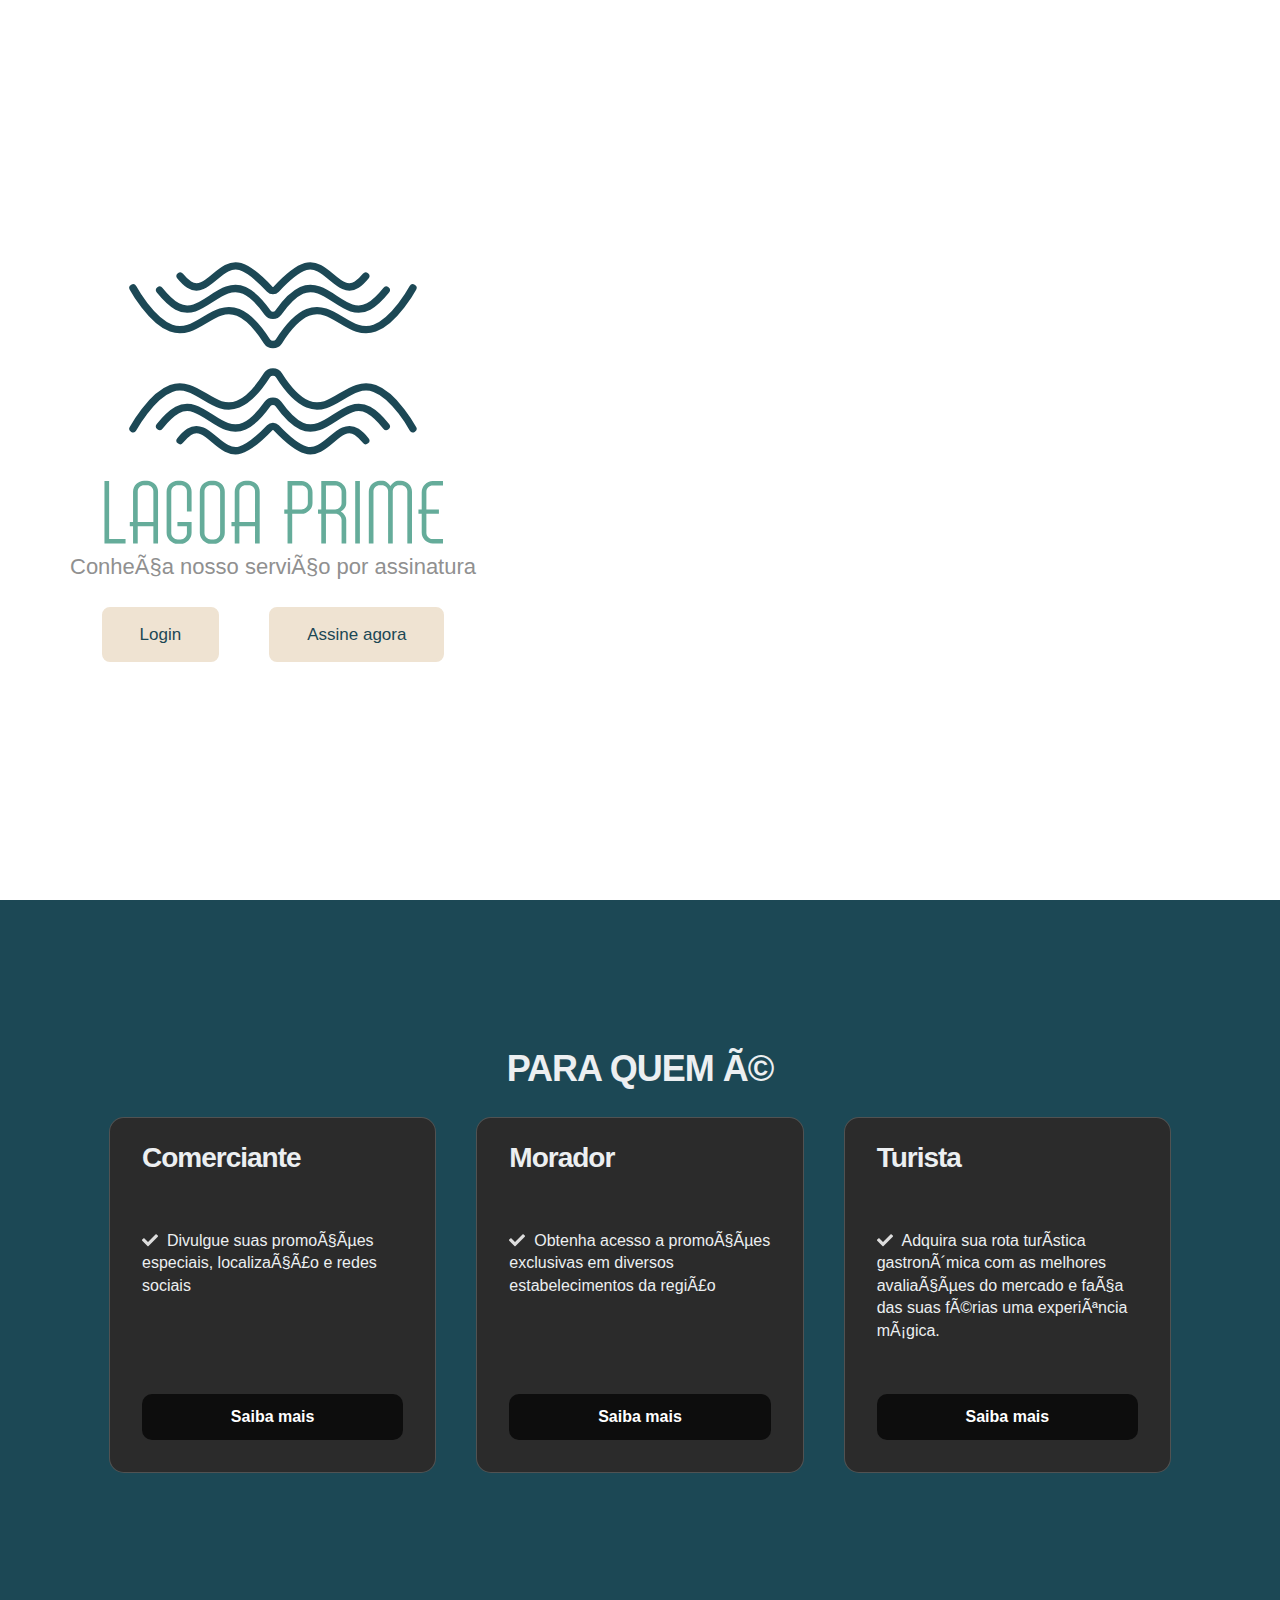
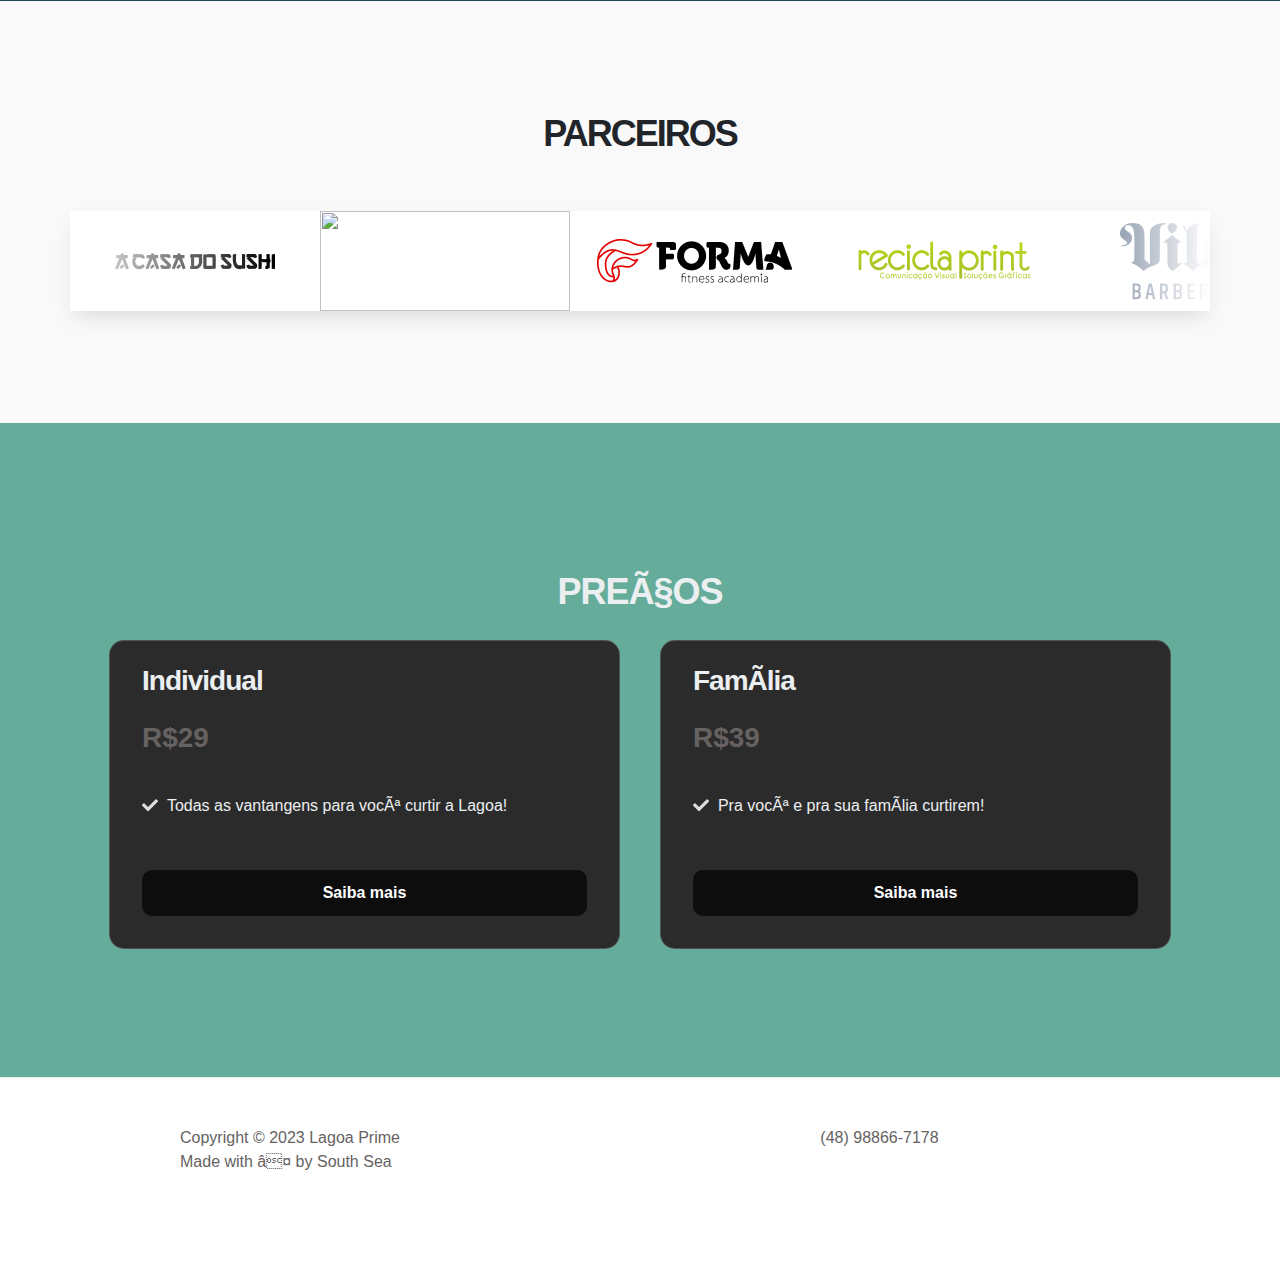
==== commit 14069d6e: "att" ====
--- a/index.html
+++ b/index.html
@@ -123,7 +123,8 @@
                                         </h6>
 <br>
                                         <!-- <h9 class="text-white" data-aos="fade-up" data-aos-delay="500">crianças, adolescentes e adultos</h9> -->
-                                        <button style="color: white;"><a style="color: #1C4855;" href="/cadastro.html">Assine agora</a>
+                                        <button style="color: white; margin-right: 50px;"><a style="color: #1C4855;" href="/login.html">Login</a>
+                                          <button style="color: white;"><a style="color: #1C4855;" href="/cadastro.html">Assine agora</a>
                                             <div class="star-1">
                                               <svg xmlns:xlink="http://www.w3.org/1999/xlink" viewBox="0 0 784.11 815.53" style="shape-rendering:geometricPrecision; text-rendering:geometricPrecision; image-rendering:optimizeQuality; fill-rule:evenodd; clip-rule:evenodd" version="1.1" xml:space="preserve" xmlns="http://www.w3.org/2000/svg"><defs></defs><g id="Layer_x0020_1"><metadata id="CorelCorpID_0Corel-Layer"></metadata><path d="M392.05 0c-20.9,210.08 -184.06,378.41 -392.05,407.78 207.96,29.37 371.12,197.68 392.05,407.74 20.93,-210.06 184.09,-378.37 392.05,-407.74 -207.98,-29.38 -371.16,-197.69 -392.06,-407.78z" class="fil0"></path></g></svg>
                                             </div>
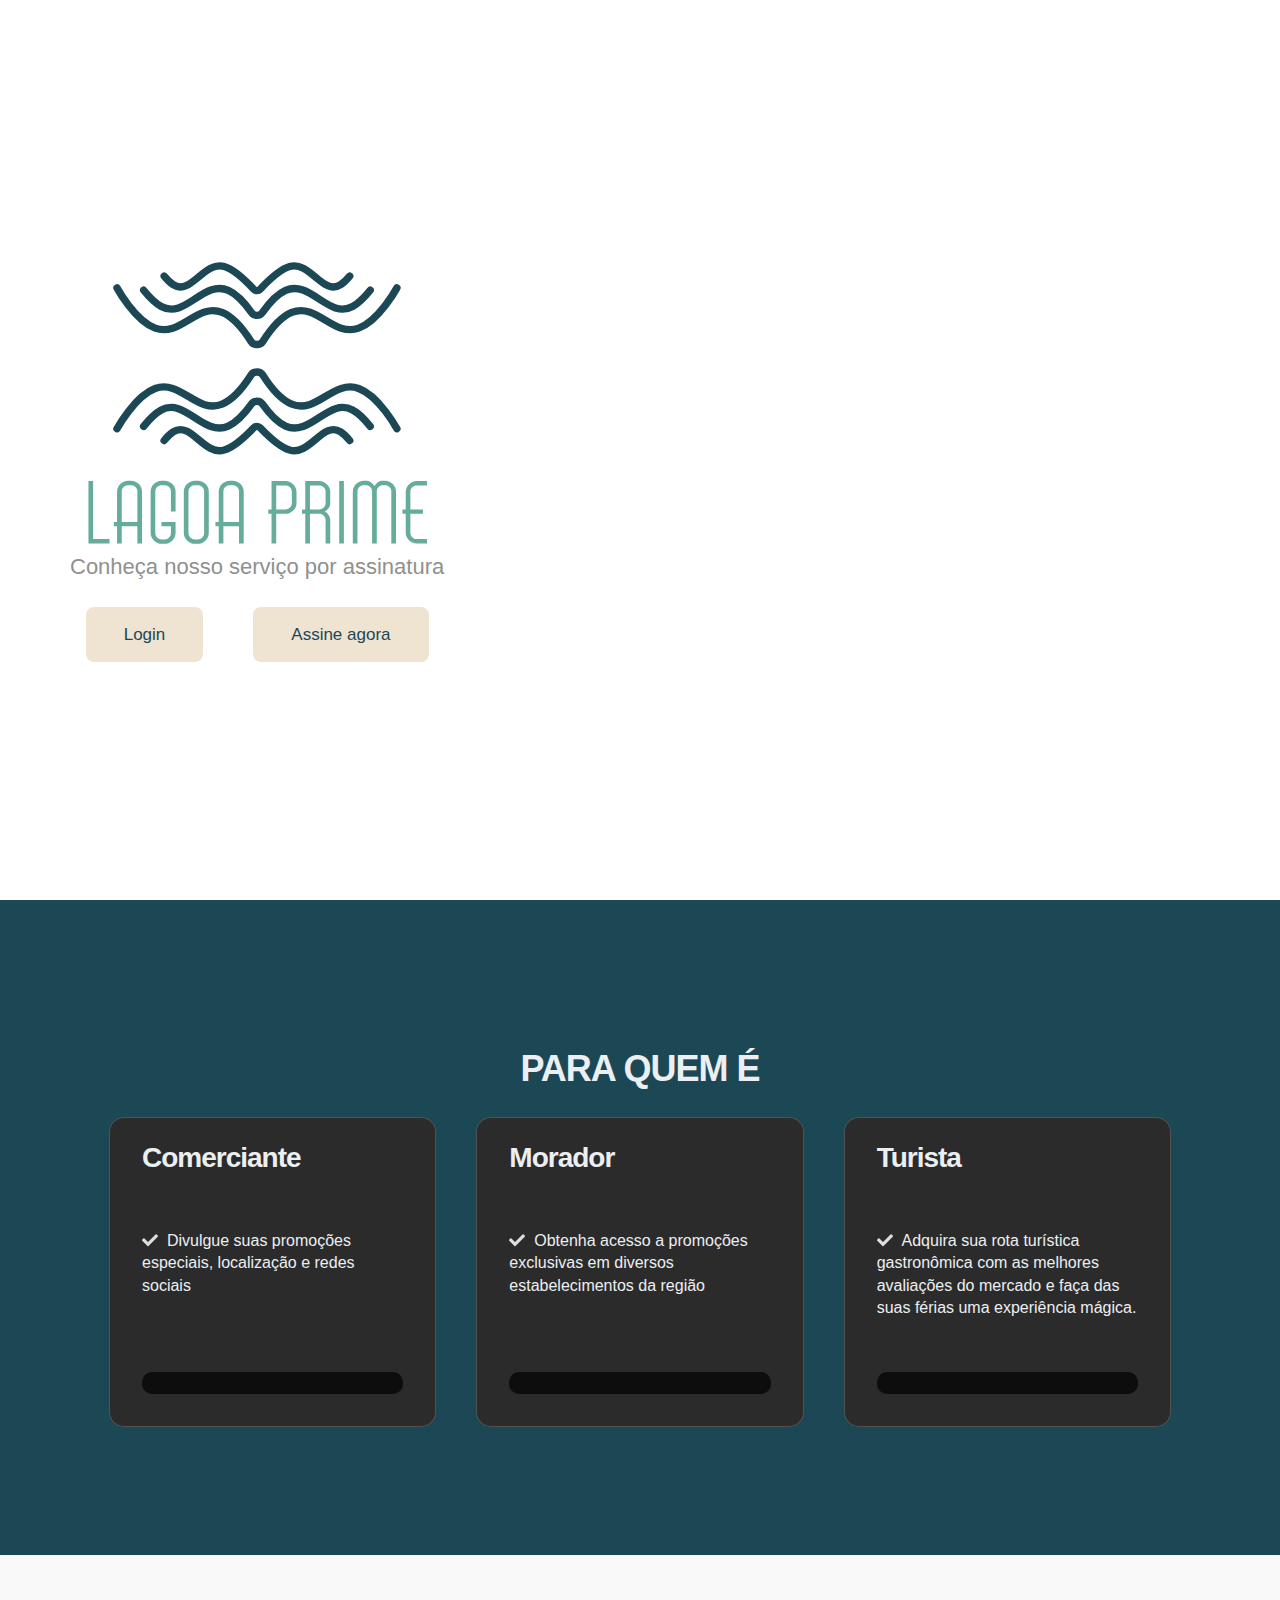
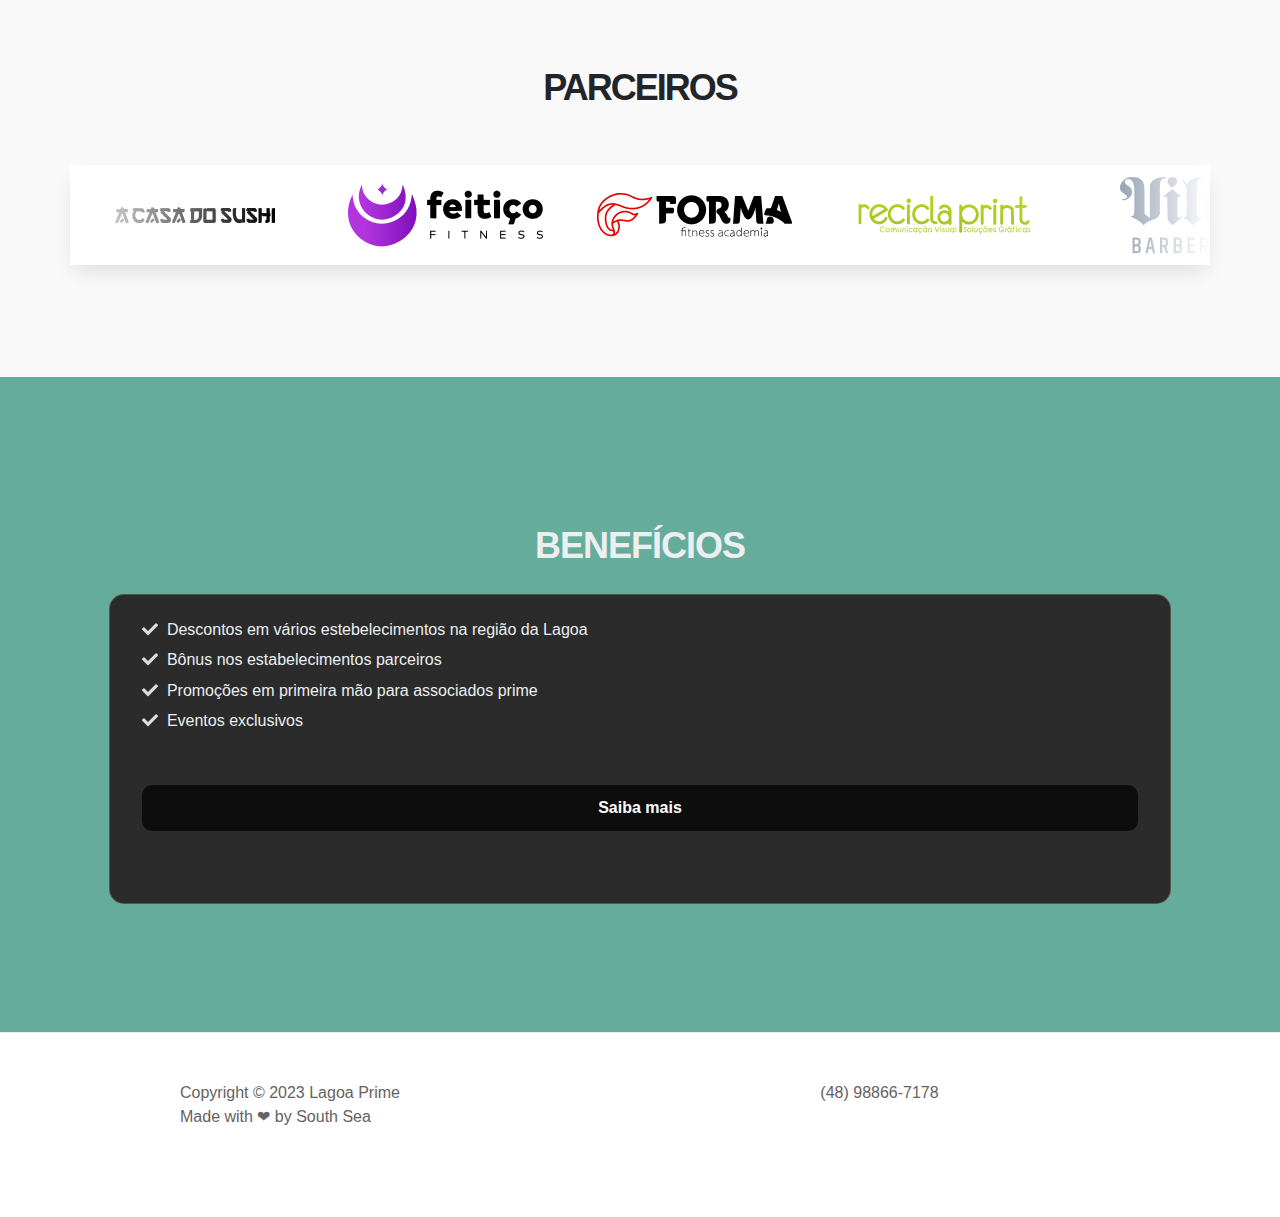
==== commit 560376be: "att" ====
--- a/index.html
+++ b/index.html
@@ -1,30 +1,8 @@
 <!DOCTYPE html>
 <html lang="en">
 <head>
-    <link rel="icon" type="image/x-icon" href="/images/logokihap.png">
-    <!-- Google Tag Manager -->
-<script>(function(w,d,s,l,i){w[l]=w[l]||[];w[l].push({'gtm.start':
-    new Date().getTime(),event:'gtm.js'});var f=d.getElementsByTagName(s)[0],
-    j=d.createElement(s),dl=l!='dataLayer'?'&l='+l:'';j.async=true;j.src=
-    'https://www.googletagmanager.com/gtm.js?id='+i+dl;f.parentNode.insertBefore(j,f);
-    })(window,document,'script','dataLayer','GTM-N2CTZ99');</script>
-    <!-- End Google Tag Manager -->
-    
-    <!-- Além disso, cole esse código imediatamente após a tag de abertura -->
-    
-    <!-- Google Tag Manager (noscript) -->
-    <noscript><iframe src="https://www.googletagmanager.com/ns.html?id=GTM-N2CTZ99"
-    height="0" width="0" style="display:none;visibility:hidden"></iframe></noscript>
-    <!-- End Google Tag Manager (noscript) -->
-    <!-- Google tag (gtag.js) -->
-<script async src="https://www.googletagmanager.com/gtag/js?id=G-SDM3F9HMDG"></script>
-<script>
-  window.dataLayer = window.dataLayer || [];
-  function gtag(){dataLayer.push(arguments);}
-  gtag('js', new Date());
-
-  gtag('config', 'G-SDM3F9HMDG');
-</script>
+    <!-- <link rel="icon" type="image/x-icon" href="/images/logokihap.png"> -->
+   
     
 <link rel="icon" type="image/x-icon" href="/arquivos/logo-light.svg">
      <title>Lagoa Prime</title>
@@ -103,26 +81,22 @@
      <!-- HERO -->
      <section class="hero d-flex flex-column justify-content-center align-items-center" id="home">
 
-            <!-- <div class="bg-overlay"></div> -->
-
+            
                <div class="container">
                     <div class="row">
 
-                         <!-- <div class="col-lg-8 col-md-10 mx-auto col-12"> -->
+                         
                               <div class="hero-text mt-5 text-center">
 
-                                    <!-- <h6 data-aos="fade-up" data-aos-delay="300">교우에</h6> -->
                                   
-                                   
-                                    <!-- <img src="/arquivos/logo-light.svg" style="width: 150px;" alt=""> -->
                                     <img data-aos="fade-up" data-aos-delay="500" style="width: 350px; " src="/arquivos/Group 5.svg" alt="">
 
-                                    <!-- <h1 class="text-black" data-aos="fade-up" data-aos-delay="500">Lagoa Prime</h1> -->
+                                  
 
                                     <h6 class="text-black" data-aos="fade-up" data-aos-delay="500">Conheça nosso serviço por assinatura 
                                         </h6>
 <br>
-                                        <!-- <h9 class="text-white" data-aos="fade-up" data-aos-delay="500">crianças, adolescentes e adultos</h9> -->
+                                     
                                         <button style="color: white; margin-right: 50px;"><a style="color: #1C4855;" href="/login.html">Login</a>
                                           <button style="color: white;"><a style="color: #1C4855;" href="/cadastro.html">Assine agora</a>
                                             <div class="star-1">
@@ -145,12 +119,11 @@
                                             </div>
                                           </button>
                                         
-                                        <!-- <a href="https://wa.me/554888667178" class="btn custom-btn bg-color mt-3" data-aos="fade-up" data-aos-delay="300" data-toggle="modal" >ASSINE AGORA</a> -->
-                                        <!-- <a href="/intensivo.html" class="btn custom-btn bordered mt-3" data-aos="fade-up" data-aos-delay="700">Intensivo de verão</a> -->
+                                       
                                         <br>
                                         <br>
                                      
-                                        <!-- <p class="text-white" data-aos="fade-up" data-aos-delay="200">Faça o plano de experiência e ganhe a taxa de matrícula e uniforme grátis</p> -->
+                                       
                               </div>
                          </div>
 
@@ -187,7 +160,7 @@
                                 <li>Divulgue suas promoções especiais, localização e redes sociais</li>
                                 <!-- <li></li> -->
                               </ul>
-                              <a href="#basic" class="card__cta cta">Saiba mais</a>
+                              <a href="#basic" class="card__cta cta"></a>
                             </div>
                       
                             <div class="cards__card card">
@@ -198,7 +171,7 @@
                                 <!-- <li></li>
                                 <li></li> -->
                               </ul>
-                              <a href="#pro" class="card__cta cta">Saiba mais</a>
+                              <a href="#pro" class="card__cta cta"></a>
                             </div>
                       
                             <div class="cards__card card">
@@ -210,7 +183,7 @@
                                 <li>1-on-1 virtual coaching session every month</li>
                                 <li>Exclusive content and early access to new features</li> -->
                               </ul>
-                              <a href="#ultimate" class="card__cta cta">Saiba mais</a>
+                              <a href="#ultimate" class="card__cta cta"></a>
                             </div>
                           </div>
                           
@@ -342,29 +315,31 @@
                     <main class="main flow">
                     
                         
-                        <h1 class="main__heading">Preços</h1>
+                        <h1 class="main__heading">Benefícios</h1>
                         <div class="main__cards cards">
                           <div class="cards__inner">
                             <div class="cards__card card">
-                              <h3 class="">Individual</h2>
-                              <p class="card__price">R$29</p>
-                              <ul role="list" class="card__bullets flow">
-                                <li>Todas as vantangens para você curtir a Lagoa!</li>
-                                <!-- <li></li> -->
+                              <!-- <h3 class="">Individual</h2> -->
+                              <!-- <p class="card__price">R$29</p> -->
+                              <ul role="list" class="card__bullets flow">
+                                <li>Descontos em vários estebelecimentos na região da Lagoa</li>
+                                <li>Bônus nos estabelecimentos parceiros</li>
+                                <li>Promoções em primeira mão para associados prime</li>
+                                <li>Eventos exclusivos</li>
                               </ul>
                               <a href="#basic" class="card__cta cta">Saiba mais</a>
                             </div>
                       
-                            <div class="cards__card card">
+                            <!-- <div class="cards__card card">
                               <h3 class="">Família</h2>
                               <p class="card__price">R$39</p>
                               <ul role="list" class="card__bullets flow">
                                 <li>Pra você e pra sua família curtirem!</li>
-                                <!-- <li></li>
-                                <li></li> -->
+                                <li></li>
+                                <li></li>
                               </ul>
                               <a href="#pro" class="card__cta cta">Saiba mais</a>
-                            </div>
+                            </div> -->
                       
                             <!-- <div class="cards__card card">
                               <h3 class="">Turista</h2>
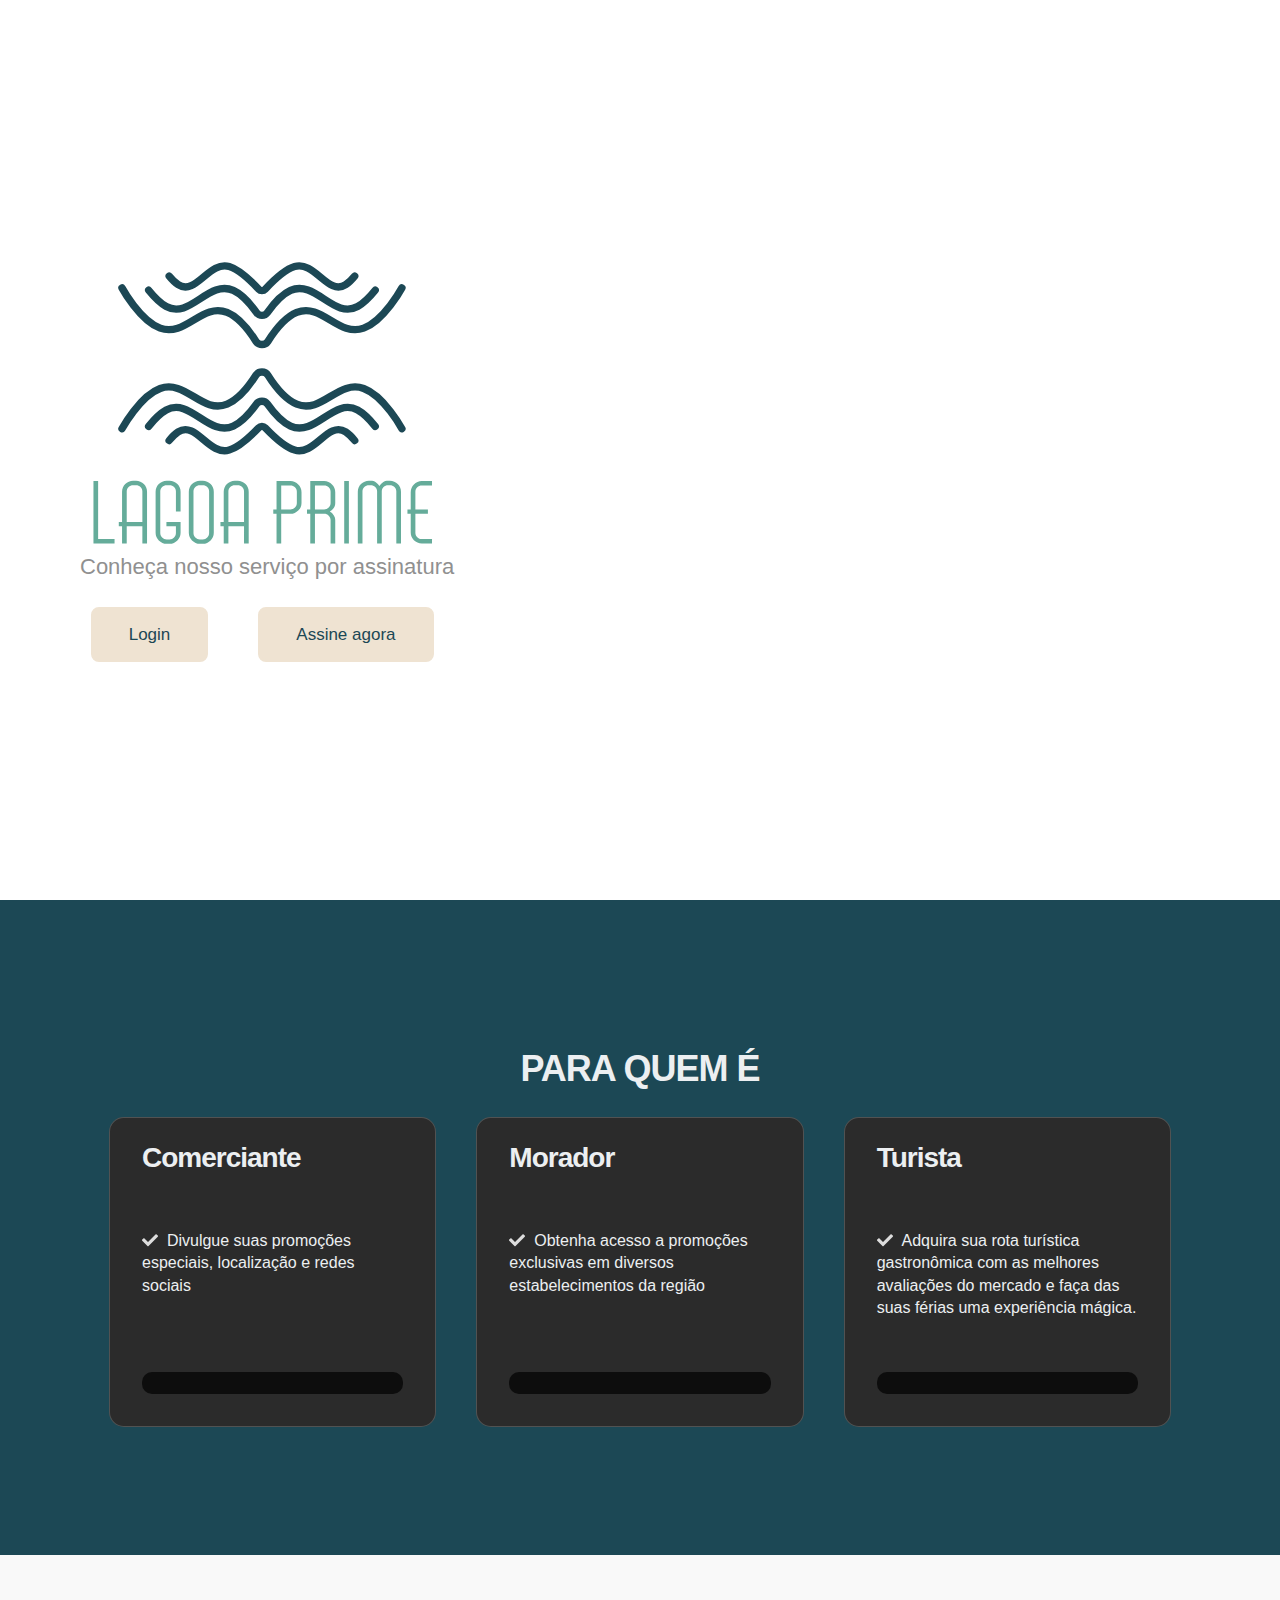
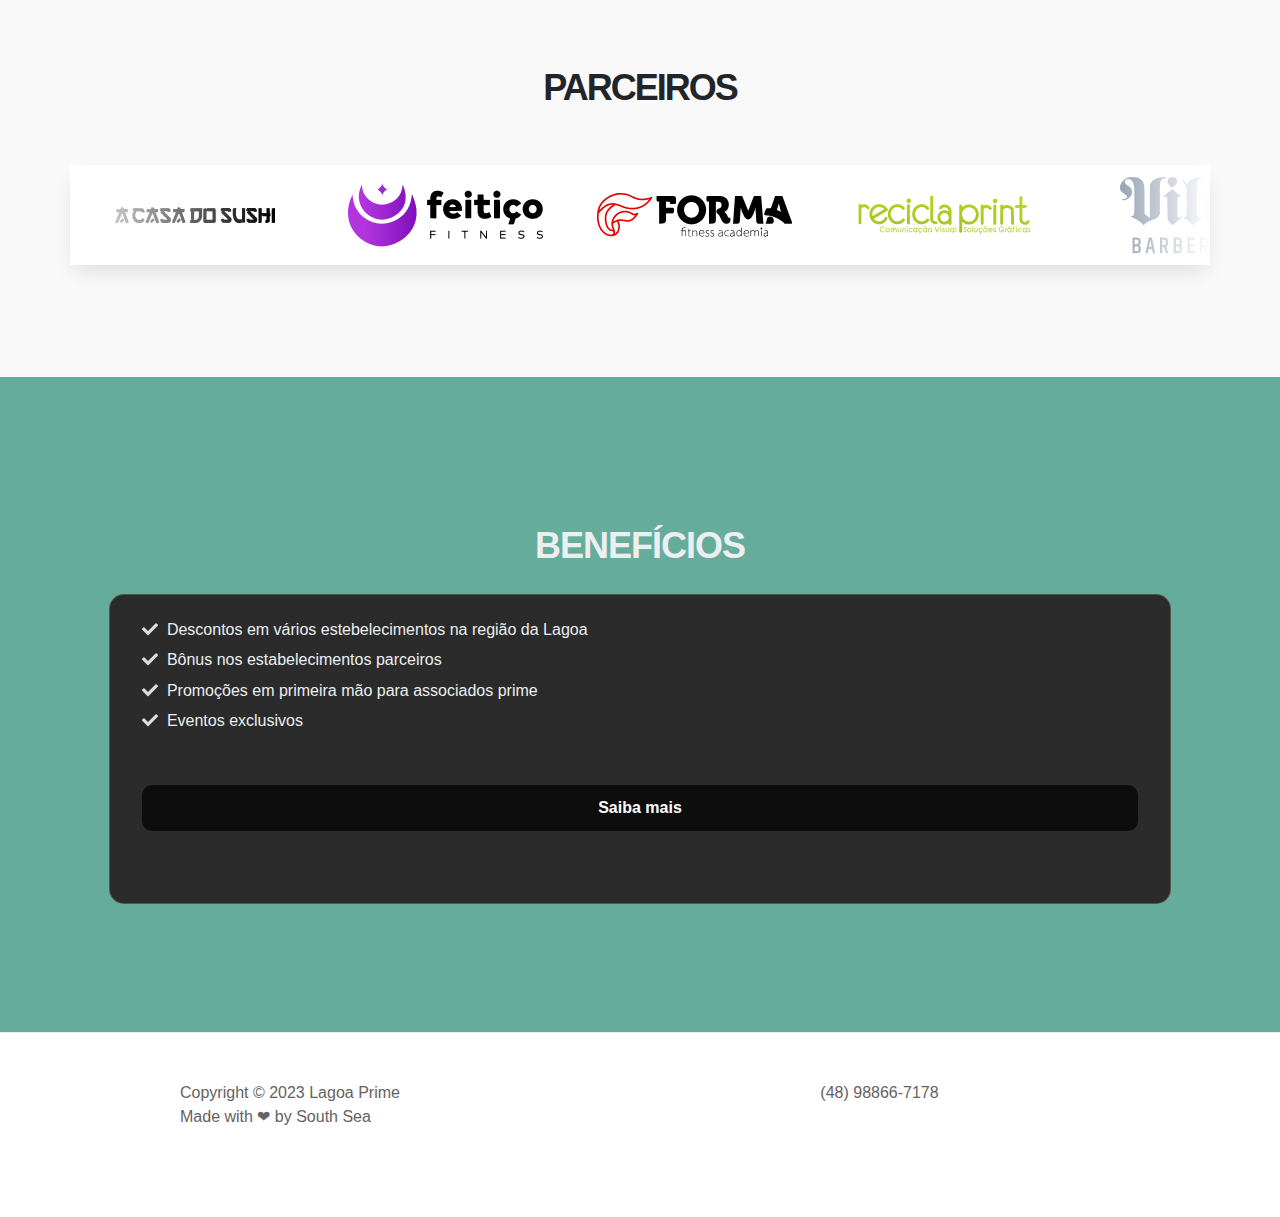
==== commit a71503f2: "att" ====
--- a/index.html
+++ b/index.html
@@ -86,14 +86,14 @@
                     <div class="row">
 
                          
-                              <div class="hero-text mt-5 text-center">
+                              <div style="background-color: white;" class="hero-text mt-5 text-center">
 
                                   
-                                    <img data-aos="fade-up" data-aos-delay="500" style="width: 350px; " src="/arquivos/Group 5.svg" alt="">
+                                    <img data-aos="fade-up" data-aos-delay="500" style="width: 350px; background-color: white; ; " src="/arquivos/Group 5.svg" alt="">
 
                                   
 
-                                    <h6 class="text-black" data-aos="fade-up" data-aos-delay="500">Conheça nosso serviço por assinatura 
+                                    <h6 style="background-color: white; padding-left: 10px; text-align: center;" class="text-black" data-aos="fade-up" data-aos-delay="500">Conheça nosso serviço por assinatura 
                                         </h6>
 <br>
                                      
